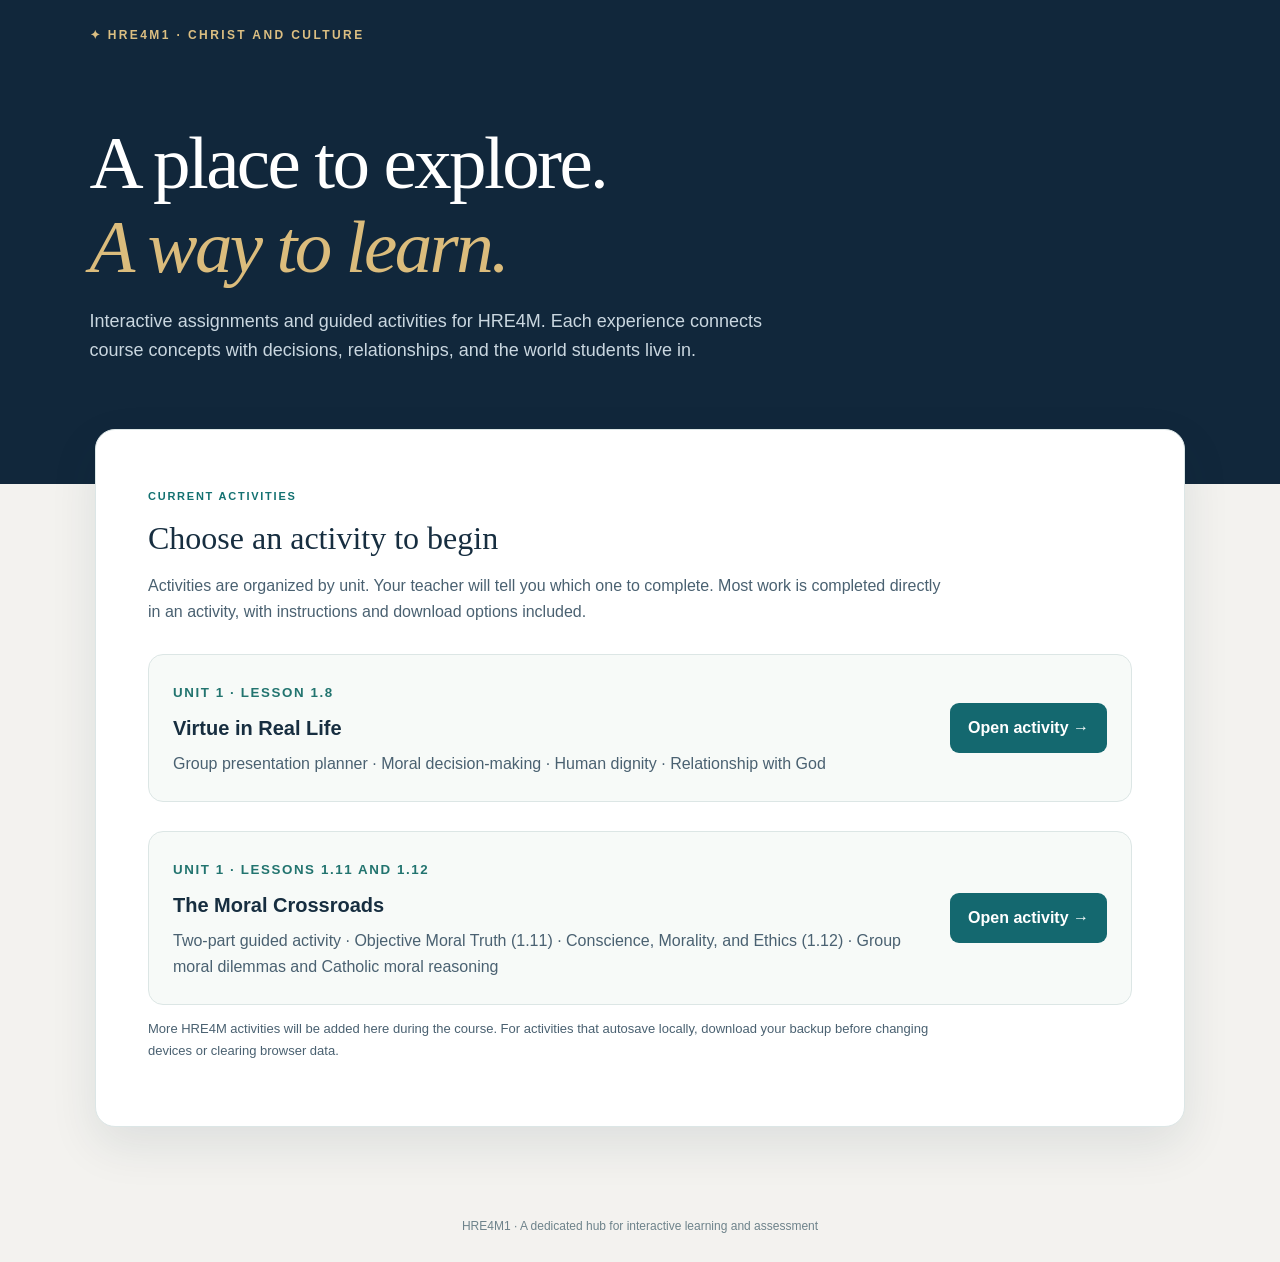
==== index.html @ a8d6f0cd "List Moral Crossroads for lessons 1.11 and 1.12 on Activity Hub" ====
<!doctype html><html lang="en-CA"><head><meta charset="utf-8"><meta name="viewport" content="width=device-width,initial-scale=1"><meta name="theme-color" content="#11273b"><title>HRE4M | Activity Hub</title><style>*{box-sizing:border-box}body{margin:0;background:#f3f2ef;color:#172e40;font:16px/1.65 Inter,Segoe UI,Arial,sans-serif}.hero{background:#11273b;color:white;padding:26px clamp(25px,7vw,110px) 100px}.brand{color:#dcbf82;font-size:12px;letter-spacing:.2em;font-weight:900}.hero h1{font:normal clamp(43px,6vw,75px)/1.12 Georgia,serif;letter-spacing:-.035em;max-width:850px;margin:75px 0 18px}.hero h1 em{color:#dbbc7c}.hero p{max-width:690px;color:#cad7e0;font-size:18px}.body{max-width:1130px;margin:-55px auto 65px;padding:0 20px}.card{background:white;border-radius:20px;box-shadow:0 18px 48px #172e4019;padding:clamp(27px,5vw,52px);border:1px solid #dce6e6}.eyebrow{font-weight:900;text-transform:uppercase;letter-spacing:.16em;font-size:11px;color:#137171}.card h2{font:normal 32px Georgia,serif;margin:11px 0}.card p{color:#4a6171;max-width:800px}.activity{border:1px solid #dce6e5;background:#f7faf8;padding:24px;display:flex;justify-content:space-between;align-items:center;border-radius:15px;gap:20px;margin-top:29px}.activity small{color:#22746f;font-weight:800;text-transform:uppercase;letter-spacing:.12em}.activity h3{font-size:20px;margin:6px 0}.activity p{margin:0}.activity a{white-space:nowrap;text-decoration:none;color:white;font-weight:800;background:#14686f;padding:12px 18px;border-radius:9px}.muted{color:#697b82;font-size:13px}.foot{text-align:center;padding:25px;color:#6e838b;font-size:12px}@media(max-width:680px){.hero{padding-bottom:75px}.hero h1{margin:45px 0 14px}.activity{display:block}.activity a{display:inline-block;margin-top:20px}}</style></head><body><header class="hero"><div class="brand">✦ HRE4M1 · CHRIST AND CULTURE</div><h1>A place to explore.<br><em>A way to learn.</em></h1><p>Interactive assignments and guided activities for HRE4M. Each experience connects course concepts with decisions, relationships, and the world students live in.</p></header><main class="body"><section class="card"><span class="eyebrow">CURRENT ACTIVITIES</span><h2>Choose an activity to begin</h2><p>Activities are organized by unit. Your teacher will tell you which one to complete. Most work is completed directly in an activity, with instructions and download options included.</p><article class="activity"><div><small>UNIT 1 · LESSON 1.8</small><h3>Virtue in Real Life</h3><p>Group presentation planner · Moral decision-making · Human dignity · Relationship with God</p></div><a href="unit-1/virtue-presentations/">Open activity →</a></article><article class="activity"><div><small>UNIT 1 · LESSONS 1.11 AND 1.12</small><h3>The Moral Crossroads</h3><p>Two-part guided activity · Objective Moral Truth (1.11) · Conscience, Morality, and Ethics (1.12) · Group moral dilemmas and Catholic moral reasoning</p></div><a href="unit-1/moral-crossroads/">Open activity →</a></article><p class="muted">More HRE4M activities will be added here during the course. For activities that autosave locally, download your backup before changing devices or clearing browser data.</p></section></main><footer class="foot">HRE4M1 · A dedicated hub for interactive learning and assessment</footer></body></html>
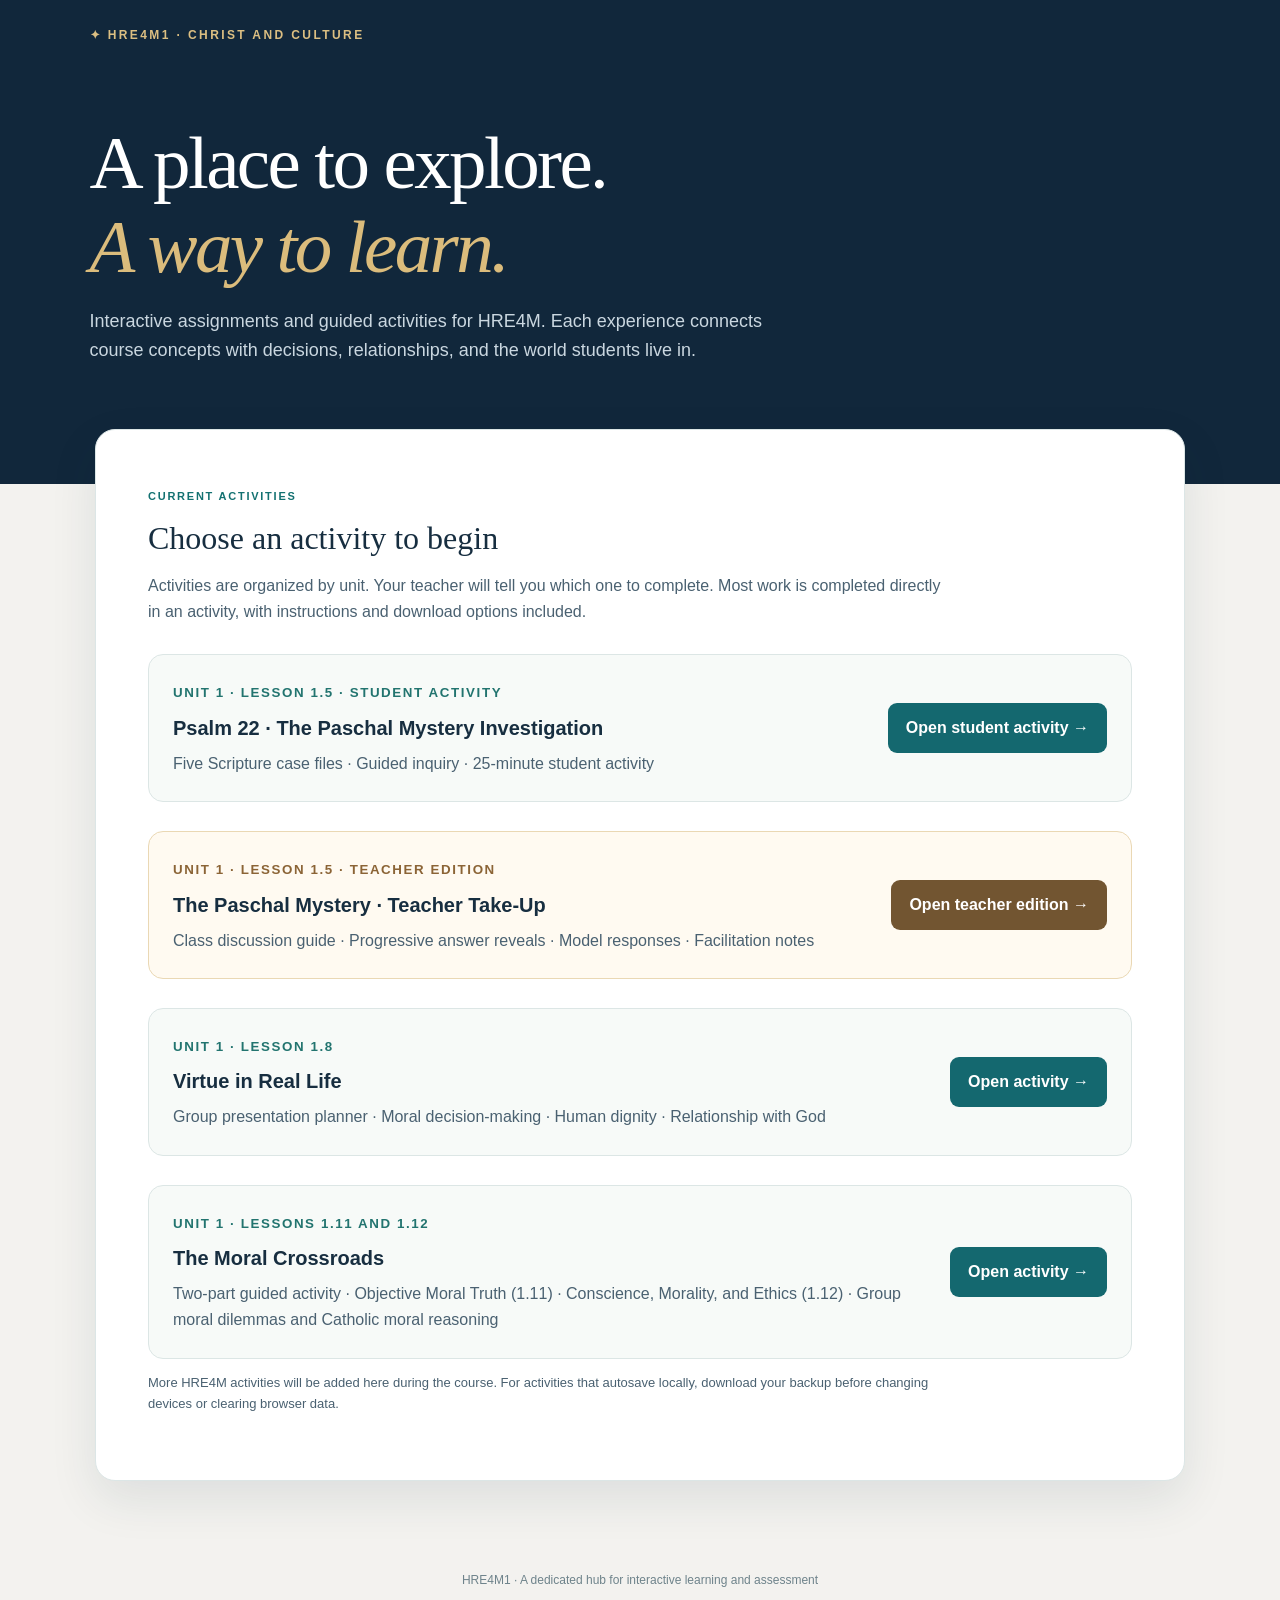
==== commit 1e90ff0c: "List Paschal Mystery student and teacher activities together" ====
--- a/index.html
+++ b/index.html
@@ -1 +1 @@
-<!doctype html><html lang="en-CA"><head><meta charset="utf-8"><meta name="viewport" content="width=device-width,initial-scale=1"><meta name="theme-color" content="#11273b"><title>HRE4M | Activity Hub</title><style>*{box-sizing:border-box}body{margin:0;background:#f3f2ef;color:#172e40;font:16px/1.65 Inter,Segoe UI,Arial,sans-serif}.hero{background:#11273b;color:white;padding:26px clamp(25px,7vw,110px) 100px}.brand{color:#dcbf82;font-size:12px;letter-spacing:.2em;font-weight:900}.hero h1{font:normal clamp(43px,6vw,75px)/1.12 Georgia,serif;letter-spacing:-.035em;max-width:850px;margin:75px 0 18px}.hero h1 em{color:#dbbc7c}.hero p{max-width:690px;color:#cad7e0;font-size:18px}.body{max-width:1130px;margin:-55px auto 65px;padding:0 20px}.card{background:white;border-radius:20px;box-shadow:0 18px 48px #172e4019;padding:clamp(27px,5vw,52px);border:1px solid #dce6e6}.eyebrow{font-weight:900;text-transform:uppercase;letter-spacing:.16em;font-size:11px;color:#137171}.card h2{font:normal 32px Georgia,serif;margin:11px 0}.card p{color:#4a6171;max-width:800px}.activity{border:1px solid #dce6e5;background:#f7faf8;padding:24px;display:flex;justify-content:space-between;align-items:center;border-radius:15px;gap:20px;margin-top:29px}.activity small{color:#22746f;font-weight:800;text-transform:uppercase;letter-spacing:.12em}.activity h3{font-size:20px;margin:6px 0}.activity p{margin:0}.activity a{white-space:nowrap;text-decoration:none;color:white;font-weight:800;background:#14686f;padding:12px 18px;border-radius:9px}.muted{color:#697b82;font-size:13px}.foot{text-align:center;padding:25px;color:#6e838b;font-size:12px}@media(max-width:680px){.hero{padding-bottom:75px}.hero h1{margin:45px 0 14px}.activity{display:block}.activity a{display:inline-block;margin-top:20px}}</style></head><body><header class="hero"><div class="brand">✦ HRE4M1 · CHRIST AND CULTURE</div><h1>A place to explore.<br><em>A way to learn.</em></h1><p>Interactive assignments and guided activities for HRE4M. Each experience connects course concepts with decisions, relationships, and the world students live in.</p></header><main class="body"><section class="card"><span class="eyebrow">CURRENT ACTIVITIES</span><h2>Choose an activity to begin</h2><p>Activities are organized by unit. Your teacher will tell you which one to complete. Most work is completed directly in an activity, with instructions and download options included.</p><article class="activity"><div><small>UNIT 1 · LESSON 1.8</small><h3>Virtue in Real Life</h3><p>Group presentation planner · Moral decision-making · Human dignity · Relationship with God</p></div><a href="unit-1/virtue-presentations/">Open activity →</a></article><article class="activity"><div><small>UNIT 1 · LESSONS 1.11 AND 1.12</small><h3>The Moral Crossroads</h3><p>Two-part guided activity · Objective Moral Truth (1.11) · Conscience, Morality, and Ethics (1.12) · Group moral dilemmas and Catholic moral reasoning</p></div><a href="unit-1/moral-crossroads/">Open activity →</a></article><p class="muted">More HRE4M activities will be added here during the course. For activities that autosave locally, download your backup before changing devices or clearing browser data.</p></section></main><footer class="foot">HRE4M1 · A dedicated hub for interactive learning and assessment</footer></body></html>+<!doctype html><html lang="en-CA"><head><meta charset="utf-8"><meta name="viewport" content="width=device-width,initial-scale=1"><meta name="theme-color" content="#11273b"><title>HRE4M | Activity Hub</title><style>*{box-sizing:border-box}body{margin:0;background:#f3f2ef;color:#172e40;font:16px/1.65 Inter,Segoe UI,Arial,sans-serif}.hero{background:#11273b;color:white;padding:26px clamp(25px,7vw,110px) 100px}.brand{color:#dcbf82;font-size:12px;letter-spacing:.2em;font-weight:900}.hero h1{font:normal clamp(43px,6vw,75px)/1.12 Georgia,serif;letter-spacing:-.035em;max-width:850px;margin:75px 0 18px}.hero h1 em{color:#dbbc7c}.hero p{max-width:690px;color:#cad7e0;font-size:18px}.body{max-width:1130px;margin:-55px auto 65px;padding:0 20px}.card{background:white;border-radius:20px;box-shadow:0 18px 48px #172e4019;padding:clamp(27px,5vw,52px);border:1px solid #dce6e6}.eyebrow{font-weight:900;text-transform:uppercase;letter-spacing:.16em;font-size:11px;color:#137171}.card h2{font:normal 32px Georgia,serif;margin:11px 0}.card p{color:#4a6171;max-width:800px}.activity{border:1px solid #dce6e5;background:#f7faf8;padding:24px;display:flex;justify-content:space-between;align-items:center;border-radius:15px;gap:20px;margin-top:29px}.activity small{color:#22746f;font-weight:800;text-transform:uppercase;letter-spacing:.12em}.activity h3{font-size:20px;margin:6px 0}.activity p{margin:0}.activity a{white-space:nowrap;text-decoration:none;color:white;font-weight:800;background:#14686f;padding:12px 18px;border-radius:9px}.muted{color:#697b82;font-size:13px}.foot{text-align:center;padding:25px;color:#6e838b;font-size:12px}@media(max-width:680px){.hero{padding-bottom:75px}.hero h1{margin:45px 0 14px}.activity{display:block}.activity a{display:inline-block;margin-top:20px}}.activity.teacher{background:#fffaf1;border-color:#ead8b4}.activity.teacher small{color:#8b6436}.activity.teacher a{background:#725531}</style></head><body><header class="hero"><div class="brand">✦ HRE4M1 · CHRIST AND CULTURE</div><h1>A place to explore.<br><em>A way to learn.</em></h1><p>Interactive assignments and guided activities for HRE4M. Each experience connects course concepts with decisions, relationships, and the world students live in.</p></header><main class="body"><section class="card"><span class="eyebrow">CURRENT ACTIVITIES</span><h2>Choose an activity to begin</h2><p>Activities are organized by unit. Your teacher will tell you which one to complete. Most work is completed directly in an activity, with instructions and download options included.</p><article class="activity"><div><small>UNIT 1 · LESSON 1.5 · STUDENT ACTIVITY</small><h3>Psalm 22 · The Paschal Mystery Investigation</h3><p>Five Scripture case files · Guided inquiry · 25-minute student activity</p></div><a href="https://fslb10.github.io/Interactive-Lessons/paschal-mystery/">Open student activity →</a></article><article class="activity teacher"><div><small>UNIT 1 · LESSON 1.5 · TEACHER EDITION</small><h3>The Paschal Mystery · Teacher Take-Up</h3><p>Class discussion guide · Progressive answer reveals · Model responses · Facilitation notes</p></div><a href="unit-1/paschal-mystery-teacher/">Open teacher edition →</a></article><article class="activity"><div><small>UNIT 1 · LESSON 1.8</small><h3>Virtue in Real Life</h3><p>Group presentation planner · Moral decision-making · Human dignity · Relationship with God</p></div><a href="unit-1/virtue-presentations/">Open activity →</a></article><article class="activity"><div><small>UNIT 1 · LESSONS 1.11 AND 1.12</small><h3>The Moral Crossroads</h3><p>Two-part guided activity · Objective Moral Truth (1.11) · Conscience, Morality, and Ethics (1.12) · Group moral dilemmas and Catholic moral reasoning</p></div><a href="unit-1/moral-crossroads/">Open activity →</a></article><p class="muted">More HRE4M activities will be added here during the course. For activities that autosave locally, download your backup before changing devices or clearing browser data.</p></section></main><footer class="foot">HRE4M1 · A dedicated hub for interactive learning and assessment</footer></body></html>
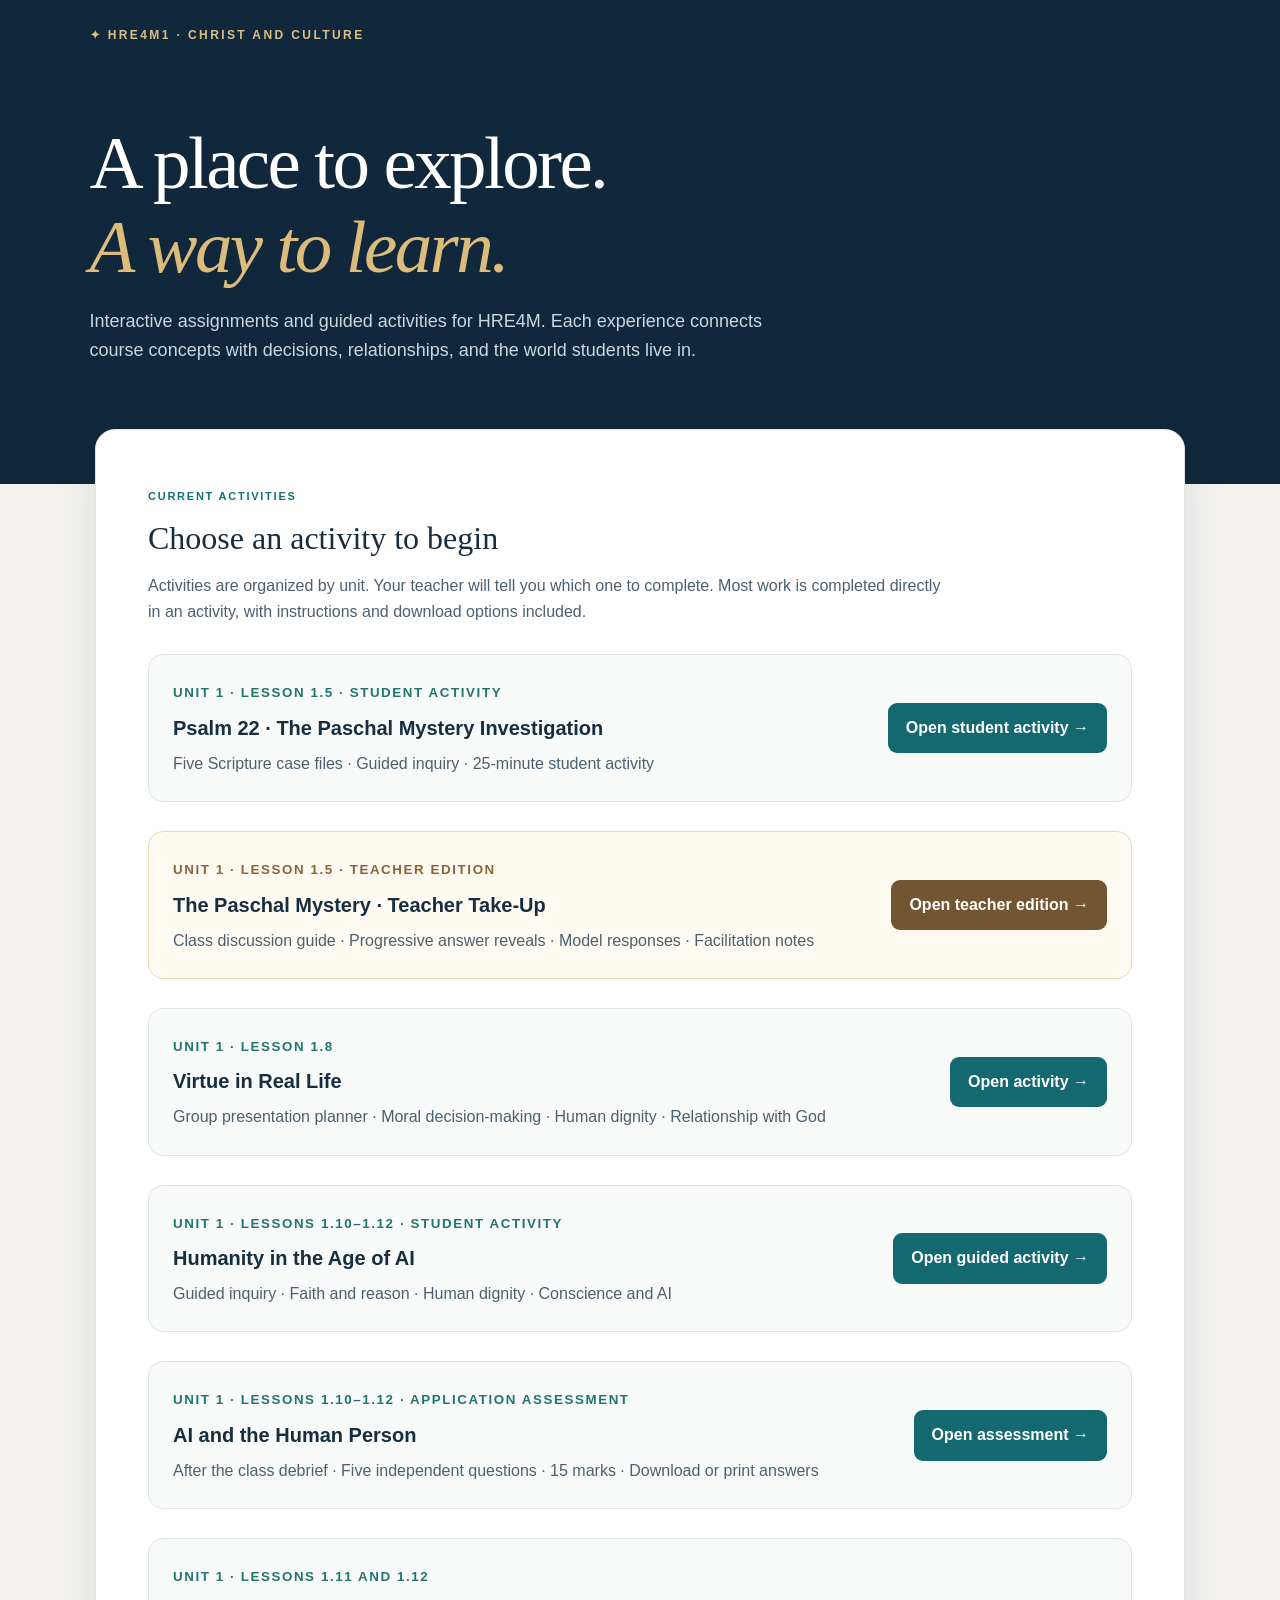
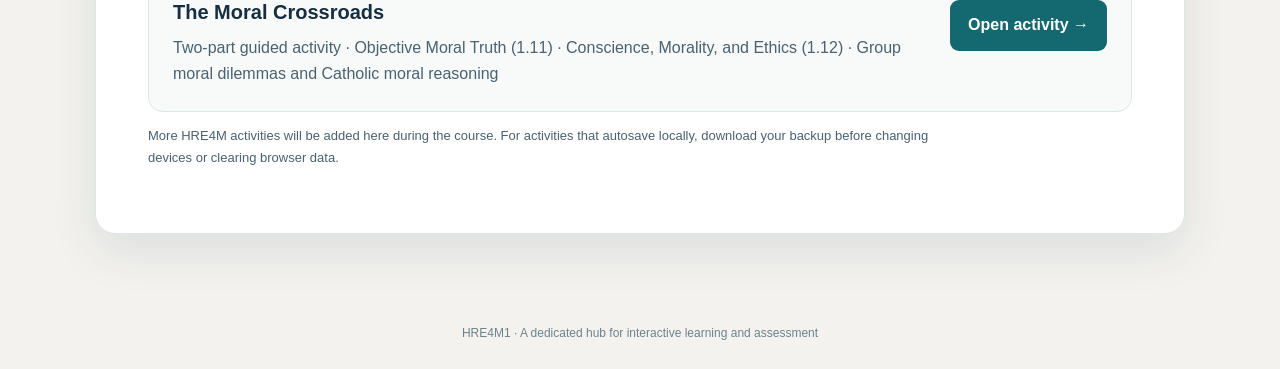
==== commit 21bd7444: "Link AI and Humanity activity and assessment in hub" ====
--- a/index.html
+++ b/index.html
@@ -1 +1 @@
-<!doctype html><html lang="en-CA"><head><meta charset="utf-8"><meta name="viewport" content="width=device-width,initial-scale=1"><meta name="theme-color" content="#11273b"><title>HRE4M | Activity Hub</title><style>*{box-sizing:border-box}body{margin:0;background:#f3f2ef;color:#172e40;font:16px/1.65 Inter,Segoe UI,Arial,sans-serif}.hero{background:#11273b;color:white;padding:26px clamp(25px,7vw,110px) 100px}.brand{color:#dcbf82;font-size:12px;letter-spacing:.2em;font-weight:900}.hero h1{font:normal clamp(43px,6vw,75px)/1.12 Georgia,serif;letter-spacing:-.035em;max-width:850px;margin:75px 0 18px}.hero h1 em{color:#dbbc7c}.hero p{max-width:690px;color:#cad7e0;font-size:18px}.body{max-width:1130px;margin:-55px auto 65px;padding:0 20px}.card{background:white;border-radius:20px;box-shadow:0 18px 48px #172e4019;padding:clamp(27px,5vw,52px);border:1px solid #dce6e6}.eyebrow{font-weight:900;text-transform:uppercase;letter-spacing:.16em;font-size:11px;color:#137171}.card h2{font:normal 32px Georgia,serif;margin:11px 0}.card p{color:#4a6171;max-width:800px}.activity{border:1px solid #dce6e5;background:#f7faf8;padding:24px;display:flex;justify-content:space-between;align-items:center;border-radius:15px;gap:20px;margin-top:29px}.activity small{color:#22746f;font-weight:800;text-transform:uppercase;letter-spacing:.12em}.activity h3{font-size:20px;margin:6px 0}.activity p{margin:0}.activity a{white-space:nowrap;text-decoration:none;color:white;font-weight:800;background:#14686f;padding:12px 18px;border-radius:9px}.muted{color:#697b82;font-size:13px}.foot{text-align:center;padding:25px;color:#6e838b;font-size:12px}@media(max-width:680px){.hero{padding-bottom:75px}.hero h1{margin:45px 0 14px}.activity{display:block}.activity a{display:inline-block;margin-top:20px}}.activity.teacher{background:#fffaf1;border-color:#ead8b4}.activity.teacher small{color:#8b6436}.activity.teacher a{background:#725531}</style></head><body><header class="hero"><div class="brand">✦ HRE4M1 · CHRIST AND CULTURE</div><h1>A place to explore.<br><em>A way to learn.</em></h1><p>Interactive assignments and guided activities for HRE4M. Each experience connects course concepts with decisions, relationships, and the world students live in.</p></header><main class="body"><section class="card"><span class="eyebrow">CURRENT ACTIVITIES</span><h2>Choose an activity to begin</h2><p>Activities are organized by unit. Your teacher will tell you which one to complete. Most work is completed directly in an activity, with instructions and download options included.</p><article class="activity"><div><small>UNIT 1 · LESSON 1.5 · STUDENT ACTIVITY</small><h3>Psalm 22 · The Paschal Mystery Investigation</h3><p>Five Scripture case files · Guided inquiry · 25-minute student activity</p></div><a href="https://fslb10.github.io/Interactive-Lessons/paschal-mystery/">Open student activity →</a></article><article class="activity teacher"><div><small>UNIT 1 · LESSON 1.5 · TEACHER EDITION</small><h3>The Paschal Mystery · Teacher Take-Up</h3><p>Class discussion guide · Progressive answer reveals · Model responses · Facilitation notes</p></div><a href="unit-1/paschal-mystery-teacher/">Open teacher edition →</a></article><article class="activity"><div><small>UNIT 1 · LESSON 1.8</small><h3>Virtue in Real Life</h3><p>Group presentation planner · Moral decision-making · Human dignity · Relationship with God</p></div><a href="unit-1/virtue-presentations/">Open activity →</a></article><article class="activity"><div><small>UNIT 1 · LESSONS 1.11 AND 1.12</small><h3>The Moral Crossroads</h3><p>Two-part guided activity · Objective Moral Truth (1.11) · Conscience, Morality, and Ethics (1.12) · Group moral dilemmas and Catholic moral reasoning</p></div><a href="unit-1/moral-crossroads/">Open activity →</a></article><p class="muted">More HRE4M activities will be added here during the course. For activities that autosave locally, download your backup before changing devices or clearing browser data.</p></section></main><footer class="foot">HRE4M1 · A dedicated hub for interactive learning and assessment</footer></body></html>+<!doctype html><html lang="en-CA"><head><meta charset="utf-8"><meta name="viewport" content="width=device-width,initial-scale=1"><meta name="theme-color" content="#11273b"><title>HRE4M | Activity Hub</title><style>*{box-sizing:border-box}body{margin:0;background:#f3f2ef;color:#172e40;font:16px/1.65 Inter,Segoe UI,Arial,sans-serif}.hero{background:#11273b;color:white;padding:26px clamp(25px,7vw,110px) 100px}.brand{color:#dcbf82;font-size:12px;letter-spacing:.2em;font-weight:900}.hero h1{font:normal clamp(43px,6vw,75px)/1.12 Georgia,serif;letter-spacing:-.035em;max-width:850px;margin:75px 0 18px}.hero h1 em{color:#dbbc7c}.hero p{max-width:690px;color:#cad7e0;font-size:18px}.body{max-width:1130px;margin:-55px auto 65px;padding:0 20px}.card{background:white;border-radius:20px;box-shadow:0 18px 48px #172e4019;padding:clamp(27px,5vw,52px);border:1px solid #dce6e6}.eyebrow{font-weight:900;text-transform:uppercase;letter-spacing:.16em;font-size:11px;color:#137171}.card h2{font:normal 32px Georgia,serif;margin:11px 0}.card p{color:#4a6171;max-width:800px}.activity{border:1px solid #dce6e5;background:#f7faf8;padding:24px;display:flex;justify-content:space-between;align-items:center;border-radius:15px;gap:20px;margin-top:29px}.activity small{color:#22746f;font-weight:800;text-transform:uppercase;letter-spacing:.12em}.activity h3{font-size:20px;margin:6px 0}.activity p{margin:0}.activity a{white-space:nowrap;text-decoration:none;color:white;font-weight:800;background:#14686f;padding:12px 18px;border-radius:9px}.muted{color:#697b82;font-size:13px}.foot{text-align:center;padding:25px;color:#6e838b;font-size:12px}@media(max-width:680px){.hero{padding-bottom:75px}.hero h1{margin:45px 0 14px}.activity{display:block}.activity a{display:inline-block;margin-top:20px}}.activity.teacher{background:#fffaf1;border-color:#ead8b4}.activity.teacher small{color:#8b6436}.activity.teacher a{background:#725531}</style></head><body><header class="hero"><div class="brand">✦ HRE4M1 · CHRIST AND CULTURE</div><h1>A place to explore.<br><em>A way to learn.</em></h1><p>Interactive assignments and guided activities for HRE4M. Each experience connects course concepts with decisions, relationships, and the world students live in.</p></header><main class="body"><section class="card"><span class="eyebrow">CURRENT ACTIVITIES</span><h2>Choose an activity to begin</h2><p>Activities are organized by unit. Your teacher will tell you which one to complete. Most work is completed directly in an activity, with instructions and download options included.</p><article class="activity"><div><small>UNIT 1 · LESSON 1.5 · STUDENT ACTIVITY</small><h3>Psalm 22 · The Paschal Mystery Investigation</h3><p>Five Scripture case files · Guided inquiry · 25-minute student activity</p></div><a href="https://fslb10.github.io/Interactive-Lessons/paschal-mystery/">Open student activity →</a></article><article class="activity teacher"><div><small>UNIT 1 · LESSON 1.5 · TEACHER EDITION</small><h3>The Paschal Mystery · Teacher Take-Up</h3><p>Class discussion guide · Progressive answer reveals · Model responses · Facilitation notes</p></div><a href="unit-1/paschal-mystery-teacher/">Open teacher edition →</a></article><article class="activity"><div><small>UNIT 1 · LESSON 1.8</small><h3>Virtue in Real Life</h3><p>Group presentation planner · Moral decision-making · Human dignity · Relationship with God</p></div><a href="unit-1/virtue-presentations/">Open activity →</a></article><article class="activity"><div><small>UNIT 1 · LESSONS 1.10–1.12 · STUDENT ACTIVITY</small><h3>Humanity in the Age of AI</h3><p>Guided inquiry · Faith and reason · Human dignity · Conscience and AI</p></div><a href="unit-1/ai-and-humanity/">Open guided activity →</a></article><article class="activity"><div><small>UNIT 1 · LESSONS 1.10–1.12 · APPLICATION ASSESSMENT</small><h3>AI and the Human Person</h3><p>After the class debrief · Five independent questions · 15 marks · Download or print answers</p></div><a href="unit-1/ai-and-humanity/assessment.html">Open assessment →</a></article><article class="activity"><div><small>UNIT 1 · LESSONS 1.11 AND 1.12</small><h3>The Moral Crossroads</h3><p>Two-part guided activity · Objective Moral Truth (1.11) · Conscience, Morality, and Ethics (1.12) · Group moral dilemmas and Catholic moral reasoning</p></div><a href="unit-1/moral-crossroads/">Open activity →</a></article><p class="muted">More HRE4M activities will be added here during the course. For activities that autosave locally, download your backup before changing devices or clearing browser data.</p></section></main><footer class="foot">HRE4M1 · A dedicated hub for interactive learning and assessment</footer></body></html>
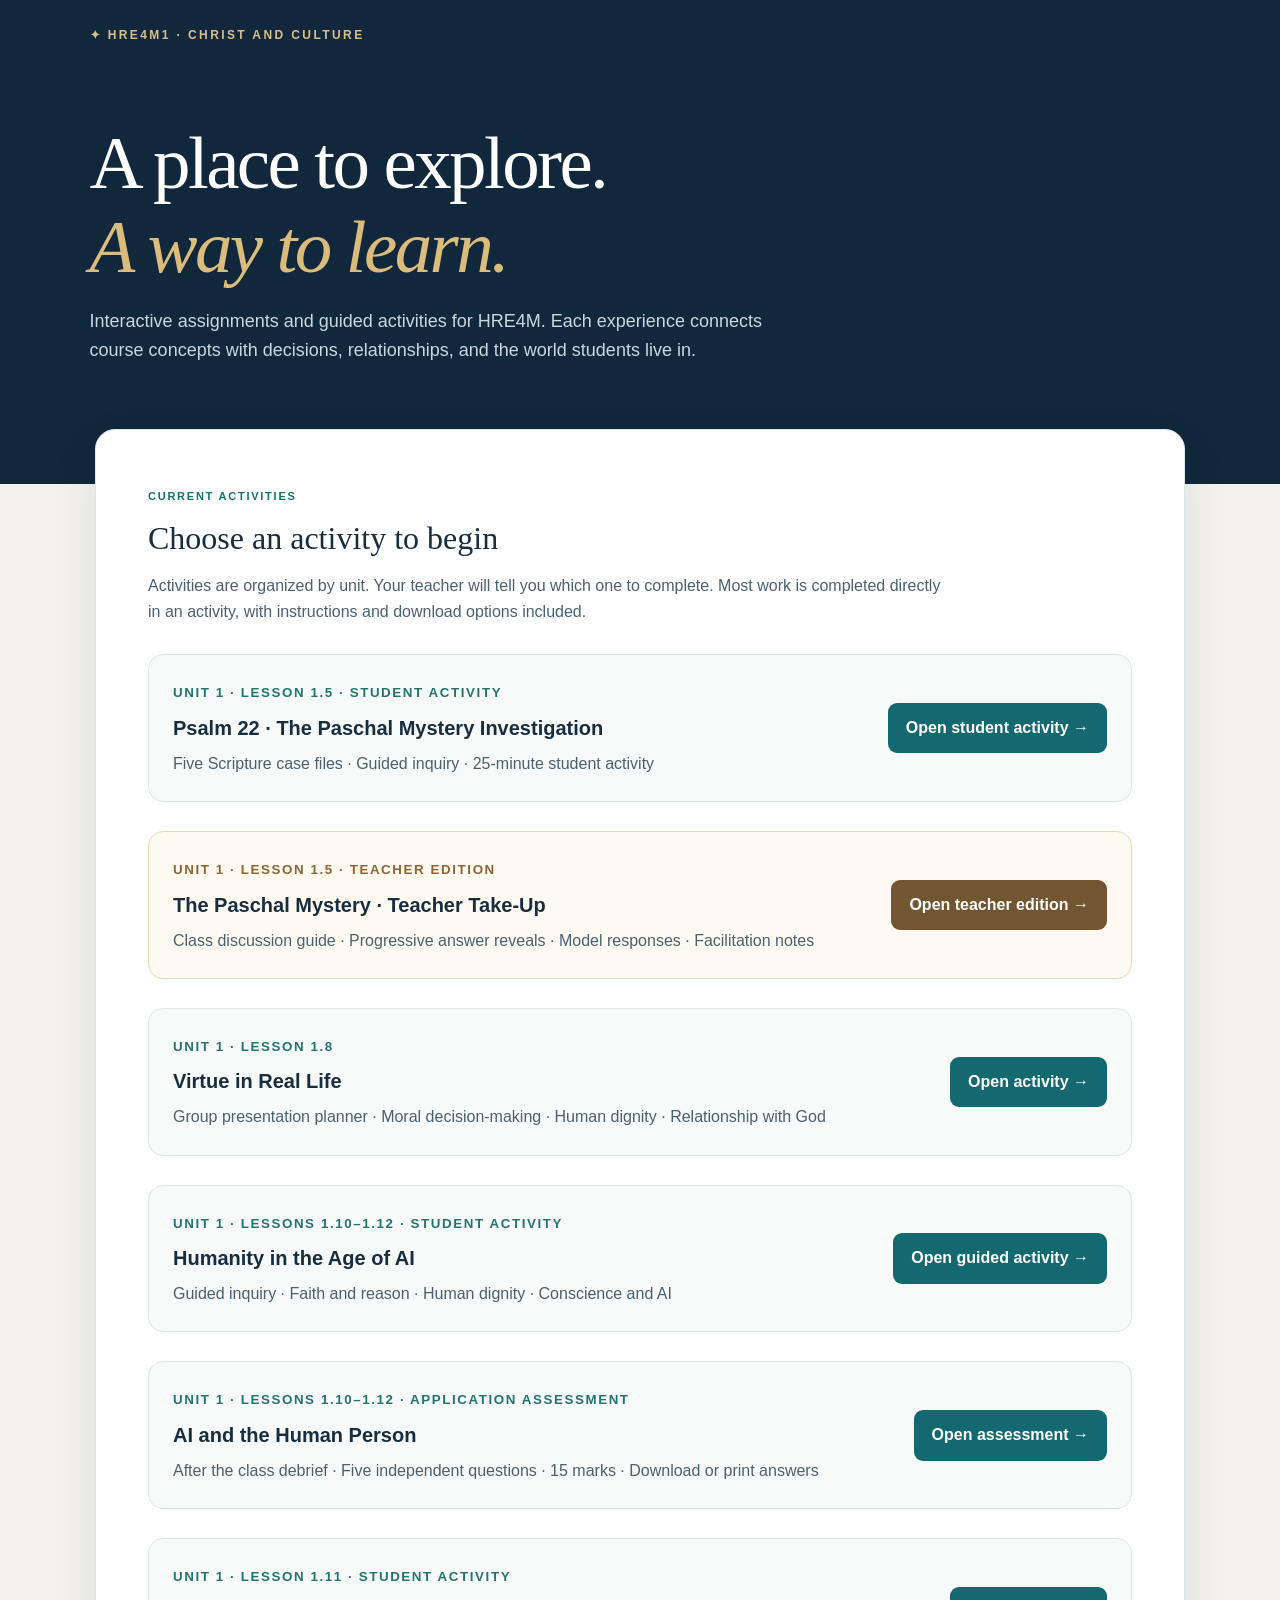
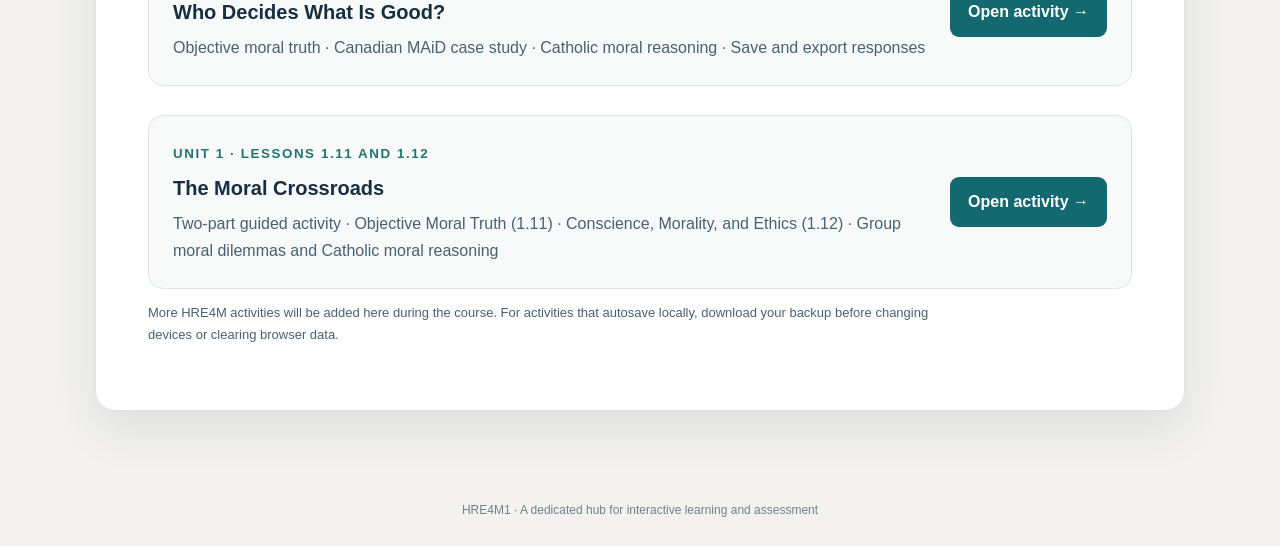
==== commit 24dbd654: "Link Unit 1.11 Objective Moral Truth activity in hub" ====
--- a/index.html
+++ b/index.html
@@ -1 +1 @@
-<!doctype html><html lang="en-CA"><head><meta charset="utf-8"><meta name="viewport" content="width=device-width,initial-scale=1"><meta name="theme-color" content="#11273b"><title>HRE4M | Activity Hub</title><style>*{box-sizing:border-box}body{margin:0;background:#f3f2ef;color:#172e40;font:16px/1.65 Inter,Segoe UI,Arial,sans-serif}.hero{background:#11273b;color:white;padding:26px clamp(25px,7vw,110px) 100px}.brand{color:#dcbf82;font-size:12px;letter-spacing:.2em;font-weight:900}.hero h1{font:normal clamp(43px,6vw,75px)/1.12 Georgia,serif;letter-spacing:-.035em;max-width:850px;margin:75px 0 18px}.hero h1 em{color:#dbbc7c}.hero p{max-width:690px;color:#cad7e0;font-size:18px}.body{max-width:1130px;margin:-55px auto 65px;padding:0 20px}.card{background:white;border-radius:20px;box-shadow:0 18px 48px #172e4019;padding:clamp(27px,5vw,52px);border:1px solid #dce6e6}.eyebrow{font-weight:900;text-transform:uppercase;letter-spacing:.16em;font-size:11px;color:#137171}.card h2{font:normal 32px Georgia,serif;margin:11px 0}.card p{color:#4a6171;max-width:800px}.activity{border:1px solid #dce6e5;background:#f7faf8;padding:24px;display:flex;justify-content:space-between;align-items:center;border-radius:15px;gap:20px;margin-top:29px}.activity small{color:#22746f;font-weight:800;text-transform:uppercase;letter-spacing:.12em}.activity h3{font-size:20px;margin:6px 0}.activity p{margin:0}.activity a{white-space:nowrap;text-decoration:none;color:white;font-weight:800;background:#14686f;padding:12px 18px;border-radius:9px}.muted{color:#697b82;font-size:13px}.foot{text-align:center;padding:25px;color:#6e838b;font-size:12px}@media(max-width:680px){.hero{padding-bottom:75px}.hero h1{margin:45px 0 14px}.activity{display:block}.activity a{display:inline-block;margin-top:20px}}.activity.teacher{background:#fffaf1;border-color:#ead8b4}.activity.teacher small{color:#8b6436}.activity.teacher a{background:#725531}</style></head><body><header class="hero"><div class="brand">✦ HRE4M1 · CHRIST AND CULTURE</div><h1>A place to explore.<br><em>A way to learn.</em></h1><p>Interactive assignments and guided activities for HRE4M. Each experience connects course concepts with decisions, relationships, and the world students live in.</p></header><main class="body"><section class="card"><span class="eyebrow">CURRENT ACTIVITIES</span><h2>Choose an activity to begin</h2><p>Activities are organized by unit. Your teacher will tell you which one to complete. Most work is completed directly in an activity, with instructions and download options included.</p><article class="activity"><div><small>UNIT 1 · LESSON 1.5 · STUDENT ACTIVITY</small><h3>Psalm 22 · The Paschal Mystery Investigation</h3><p>Five Scripture case files · Guided inquiry · 25-minute student activity</p></div><a href="https://fslb10.github.io/Interactive-Lessons/paschal-mystery/">Open student activity →</a></article><article class="activity teacher"><div><small>UNIT 1 · LESSON 1.5 · TEACHER EDITION</small><h3>The Paschal Mystery · Teacher Take-Up</h3><p>Class discussion guide · Progressive answer reveals · Model responses · Facilitation notes</p></div><a href="unit-1/paschal-mystery-teacher/">Open teacher edition →</a></article><article class="activity"><div><small>UNIT 1 · LESSON 1.8</small><h3>Virtue in Real Life</h3><p>Group presentation planner · Moral decision-making · Human dignity · Relationship with God</p></div><a href="unit-1/virtue-presentations/">Open activity →</a></article><article class="activity"><div><small>UNIT 1 · LESSONS 1.10–1.12 · STUDENT ACTIVITY</small><h3>Humanity in the Age of AI</h3><p>Guided inquiry · Faith and reason · Human dignity · Conscience and AI</p></div><a href="unit-1/ai-and-humanity/">Open guided activity →</a></article><article class="activity"><div><small>UNIT 1 · LESSONS 1.10–1.12 · APPLICATION ASSESSMENT</small><h3>AI and the Human Person</h3><p>After the class debrief · Five independent questions · 15 marks · Download or print answers</p></div><a href="unit-1/ai-and-humanity/assessment.html">Open assessment →</a></article><article class="activity"><div><small>UNIT 1 · LESSONS 1.11 AND 1.12</small><h3>The Moral Crossroads</h3><p>Two-part guided activity · Objective Moral Truth (1.11) · Conscience, Morality, and Ethics (1.12) · Group moral dilemmas and Catholic moral reasoning</p></div><a href="unit-1/moral-crossroads/">Open activity →</a></article><p class="muted">More HRE4M activities will be added here during the course. For activities that autosave locally, download your backup before changing devices or clearing browser data.</p></section></main><footer class="foot">HRE4M1 · A dedicated hub for interactive learning and assessment</footer></body></html>+<!doctype html><html lang="en-CA"><head><meta charset="utf-8"><meta name="viewport" content="width=device-width,initial-scale=1"><meta name="theme-color" content="#11273b"><title>HRE4M | Activity Hub</title><style>*{box-sizing:border-box}body{margin:0;background:#f3f2ef;color:#172e40;font:16px/1.65 Inter,Segoe UI,Arial,sans-serif}.hero{background:#11273b;color:white;padding:26px clamp(25px,7vw,110px) 100px}.brand{color:#dcbf82;font-size:12px;letter-spacing:.2em;font-weight:900}.hero h1{font:normal clamp(43px,6vw,75px)/1.12 Georgia,serif;letter-spacing:-.035em;max-width:850px;margin:75px 0 18px}.hero h1 em{color:#dbbc7c}.hero p{max-width:690px;color:#cad7e0;font-size:18px}.body{max-width:1130px;margin:-55px auto 65px;padding:0 20px}.card{background:white;border-radius:20px;box-shadow:0 18px 48px #172e4019;padding:clamp(27px,5vw,52px);border:1px solid #dce6e6}.eyebrow{font-weight:900;text-transform:uppercase;letter-spacing:.16em;font-size:11px;color:#137171}.card h2{font:normal 32px Georgia,serif;margin:11px 0}.card p{color:#4a6171;max-width:800px}.activity{border:1px solid #dce6e5;background:#f7faf8;padding:24px;display:flex;justify-content:space-between;align-items:center;border-radius:15px;gap:20px;margin-top:29px}.activity small{color:#22746f;font-weight:800;text-transform:uppercase;letter-spacing:.12em}.activity h3{font-size:20px;margin:6px 0}.activity p{margin:0}.activity a{white-space:nowrap;text-decoration:none;color:white;font-weight:800;background:#14686f;padding:12px 18px;border-radius:9px}.muted{color:#697b82;font-size:13px}.foot{text-align:center;padding:25px;color:#6e838b;font-size:12px}@media(max-width:680px){.hero{padding-bottom:75px}.hero h1{margin:45px 0 14px}.activity{display:block}.activity a{display:inline-block;margin-top:20px}}.activity.teacher{background:#fffaf1;border-color:#ead8b4}.activity.teacher small{color:#8b6436}.activity.teacher a{background:#725531}</style></head><body><header class="hero"><div class="brand">✦ HRE4M1 · CHRIST AND CULTURE</div><h1>A place to explore.<br><em>A way to learn.</em></h1><p>Interactive assignments and guided activities for HRE4M. Each experience connects course concepts with decisions, relationships, and the world students live in.</p></header><main class="body"><section class="card"><span class="eyebrow">CURRENT ACTIVITIES</span><h2>Choose an activity to begin</h2><p>Activities are organized by unit. Your teacher will tell you which one to complete. Most work is completed directly in an activity, with instructions and download options included.</p><article class="activity"><div><small>UNIT 1 · LESSON 1.5 · STUDENT ACTIVITY</small><h3>Psalm 22 · The Paschal Mystery Investigation</h3><p>Five Scripture case files · Guided inquiry · 25-minute student activity</p></div><a href="https://fslb10.github.io/Interactive-Lessons/paschal-mystery/">Open student activity →</a></article><article class="activity teacher"><div><small>UNIT 1 · LESSON 1.5 · TEACHER EDITION</small><h3>The Paschal Mystery · Teacher Take-Up</h3><p>Class discussion guide · Progressive answer reveals · Model responses · Facilitation notes</p></div><a href="unit-1/paschal-mystery-teacher/">Open teacher edition →</a></article><article class="activity"><div><small>UNIT 1 · LESSON 1.8</small><h3>Virtue in Real Life</h3><p>Group presentation planner · Moral decision-making · Human dignity · Relationship with God</p></div><a href="unit-1/virtue-presentations/">Open activity →</a></article><article class="activity"><div><small>UNIT 1 · LESSONS 1.10–1.12 · STUDENT ACTIVITY</small><h3>Humanity in the Age of AI</h3><p>Guided inquiry · Faith and reason · Human dignity · Conscience and AI</p></div><a href="unit-1/ai-and-humanity/">Open guided activity →</a></article><article class="activity"><div><small>UNIT 1 · LESSONS 1.10–1.12 · APPLICATION ASSESSMENT</small><h3>AI and the Human Person</h3><p>After the class debrief · Five independent questions · 15 marks · Download or print answers</p></div><a href="unit-1/ai-and-humanity/assessment.html">Open assessment →</a></article><article class="activity"><div><small>UNIT 1 · LESSON 1.11 · STUDENT ACTIVITY</small><h3>Who Decides What Is Good?</h3><p>Objective moral truth · Canadian MAiD case study · Catholic moral reasoning · Save and export responses</p></div><a href="unit-1/objective-moral-truth/">Open activity →</a></article><article class="activity"><div><small>UNIT 1 · LESSONS 1.11 AND 1.12</small><h3>The Moral Crossroads</h3><p>Two-part guided activity · Objective Moral Truth (1.11) · Conscience, Morality, and Ethics (1.12) · Group moral dilemmas and Catholic moral reasoning</p></div><a href="unit-1/moral-crossroads/">Open activity →</a></article><p class="muted">More HRE4M activities will be added here during the course. For activities that autosave locally, download your backup before changing devices or clearing browser data.</p></section></main><footer class="foot">HRE4M1 · A dedicated hub for interactive learning and assessment</footer></body></html>
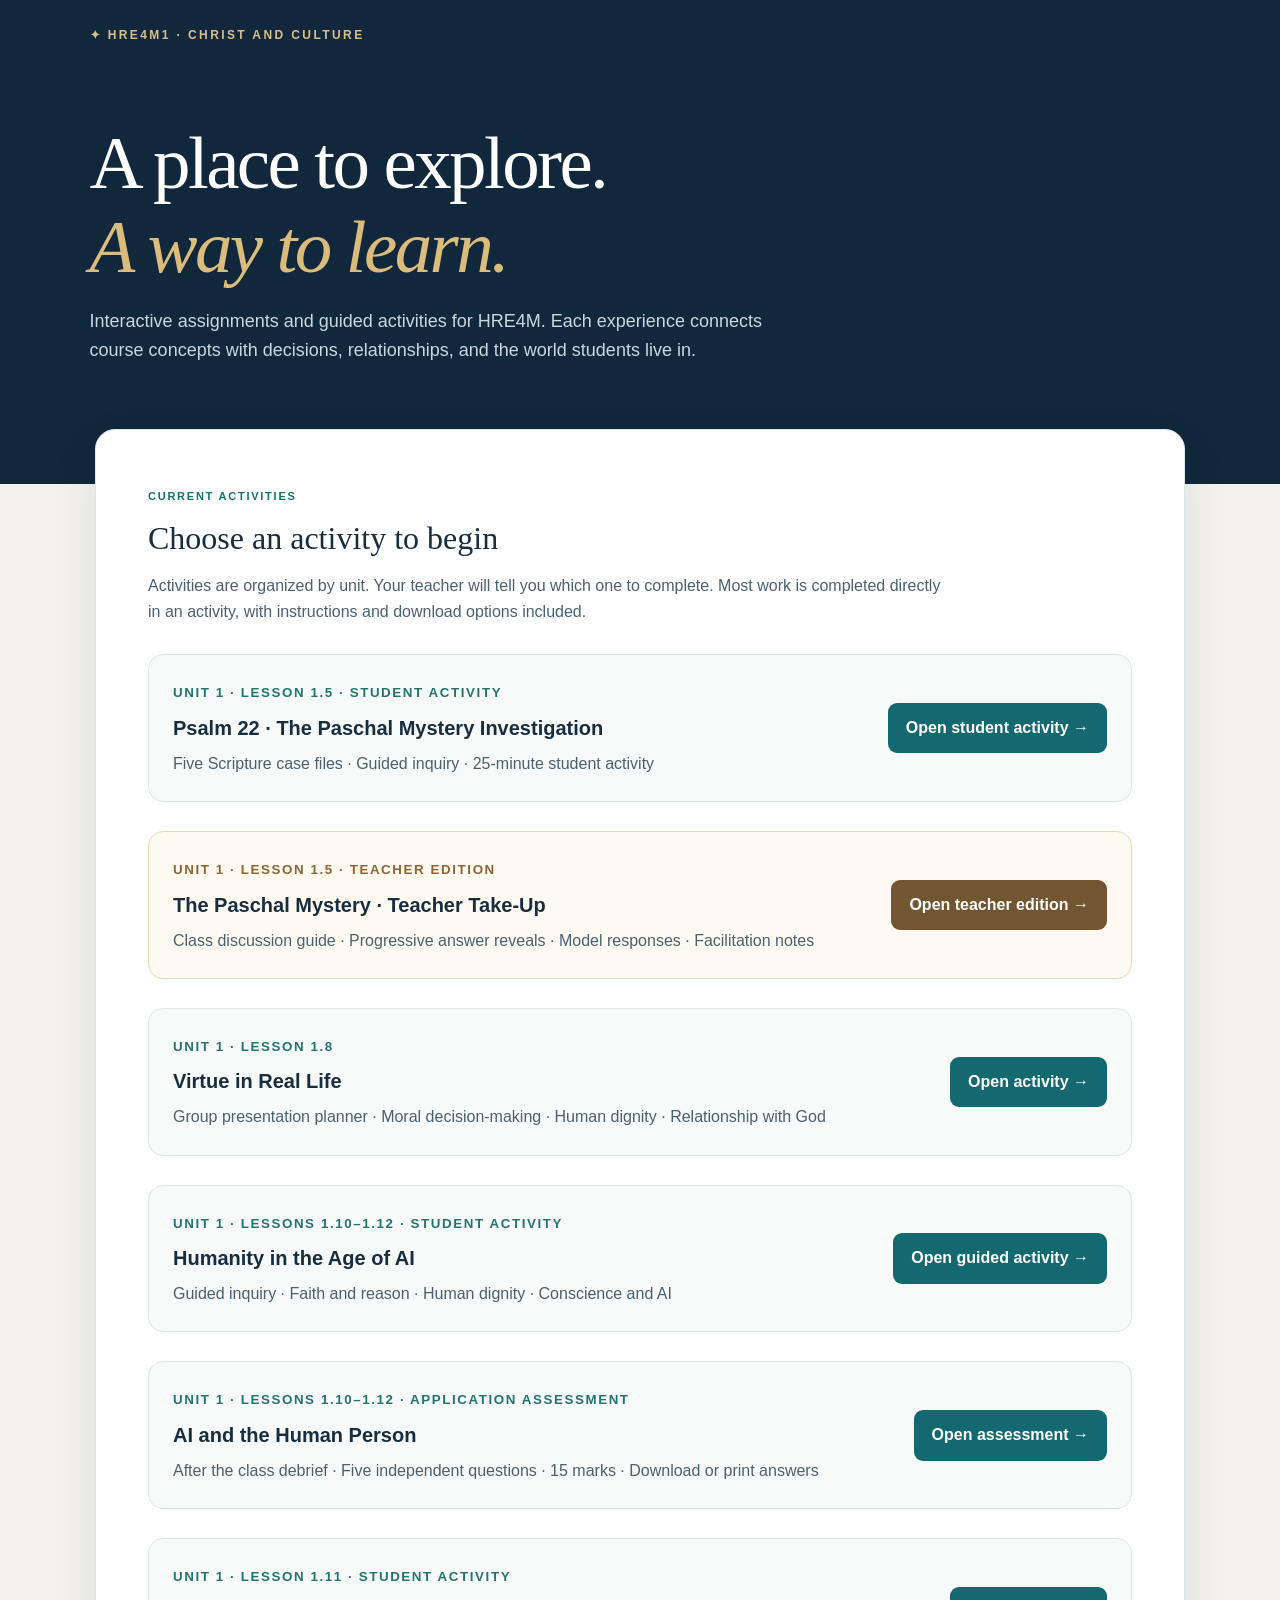
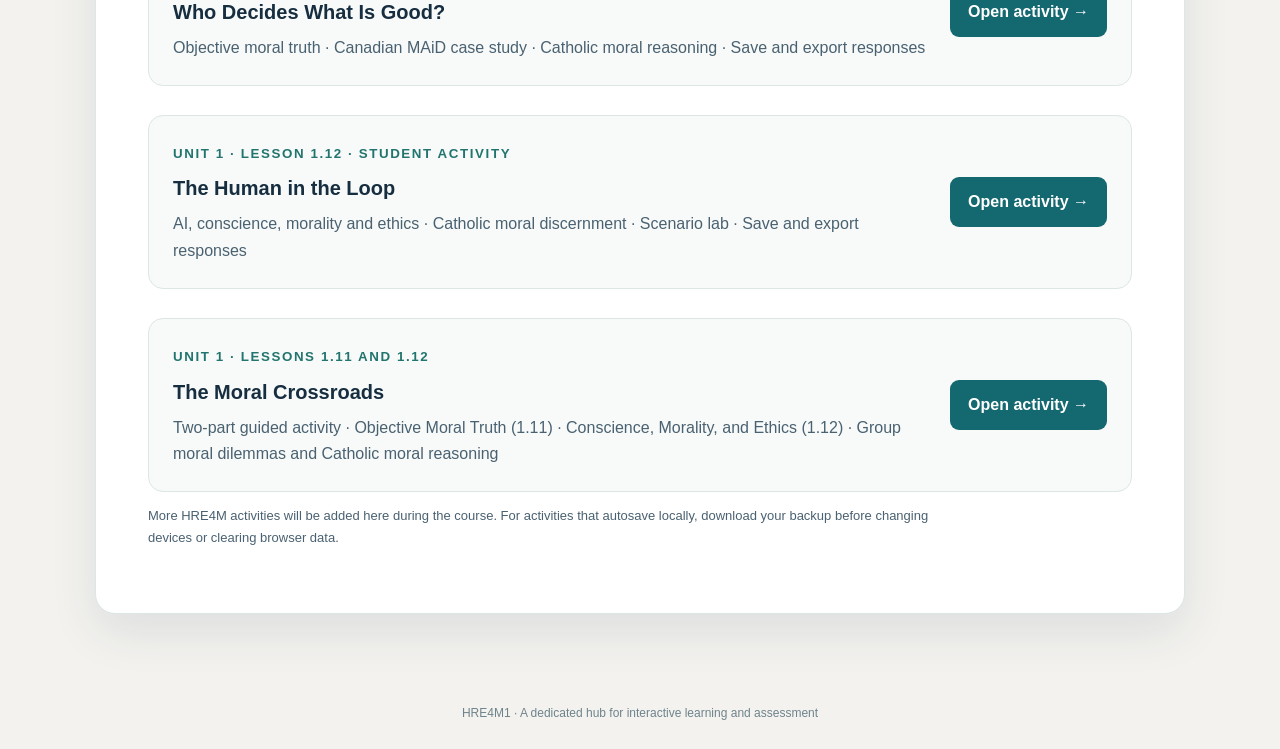
==== commit 156a4278: "Link Unit 1.12 AI conscience and ethics lab in hub" ====
--- a/index.html
+++ b/index.html
@@ -1 +1 @@
-<!doctype html><html lang="en-CA"><head><meta charset="utf-8"><meta name="viewport" content="width=device-width,initial-scale=1"><meta name="theme-color" content="#11273b"><title>HRE4M | Activity Hub</title><style>*{box-sizing:border-box}body{margin:0;background:#f3f2ef;color:#172e40;font:16px/1.65 Inter,Segoe UI,Arial,sans-serif}.hero{background:#11273b;color:white;padding:26px clamp(25px,7vw,110px) 100px}.brand{color:#dcbf82;font-size:12px;letter-spacing:.2em;font-weight:900}.hero h1{font:normal clamp(43px,6vw,75px)/1.12 Georgia,serif;letter-spacing:-.035em;max-width:850px;margin:75px 0 18px}.hero h1 em{color:#dbbc7c}.hero p{max-width:690px;color:#cad7e0;font-size:18px}.body{max-width:1130px;margin:-55px auto 65px;padding:0 20px}.card{background:white;border-radius:20px;box-shadow:0 18px 48px #172e4019;padding:clamp(27px,5vw,52px);border:1px solid #dce6e6}.eyebrow{font-weight:900;text-transform:uppercase;letter-spacing:.16em;font-size:11px;color:#137171}.card h2{font:normal 32px Georgia,serif;margin:11px 0}.card p{color:#4a6171;max-width:800px}.activity{border:1px solid #dce6e5;background:#f7faf8;padding:24px;display:flex;justify-content:space-between;align-items:center;border-radius:15px;gap:20px;margin-top:29px}.activity small{color:#22746f;font-weight:800;text-transform:uppercase;letter-spacing:.12em}.activity h3{font-size:20px;margin:6px 0}.activity p{margin:0}.activity a{white-space:nowrap;text-decoration:none;color:white;font-weight:800;background:#14686f;padding:12px 18px;border-radius:9px}.muted{color:#697b82;font-size:13px}.foot{text-align:center;padding:25px;color:#6e838b;font-size:12px}@media(max-width:680px){.hero{padding-bottom:75px}.hero h1{margin:45px 0 14px}.activity{display:block}.activity a{display:inline-block;margin-top:20px}}.activity.teacher{background:#fffaf1;border-color:#ead8b4}.activity.teacher small{color:#8b6436}.activity.teacher a{background:#725531}</style></head><body><header class="hero"><div class="brand">✦ HRE4M1 · CHRIST AND CULTURE</div><h1>A place to explore.<br><em>A way to learn.</em></h1><p>Interactive assignments and guided activities for HRE4M. Each experience connects course concepts with decisions, relationships, and the world students live in.</p></header><main class="body"><section class="card"><span class="eyebrow">CURRENT ACTIVITIES</span><h2>Choose an activity to begin</h2><p>Activities are organized by unit. Your teacher will tell you which one to complete. Most work is completed directly in an activity, with instructions and download options included.</p><article class="activity"><div><small>UNIT 1 · LESSON 1.5 · STUDENT ACTIVITY</small><h3>Psalm 22 · The Paschal Mystery Investigation</h3><p>Five Scripture case files · Guided inquiry · 25-minute student activity</p></div><a href="https://fslb10.github.io/Interactive-Lessons/paschal-mystery/">Open student activity →</a></article><article class="activity teacher"><div><small>UNIT 1 · LESSON 1.5 · TEACHER EDITION</small><h3>The Paschal Mystery · Teacher Take-Up</h3><p>Class discussion guide · Progressive answer reveals · Model responses · Facilitation notes</p></div><a href="unit-1/paschal-mystery-teacher/">Open teacher edition →</a></article><article class="activity"><div><small>UNIT 1 · LESSON 1.8</small><h3>Virtue in Real Life</h3><p>Group presentation planner · Moral decision-making · Human dignity · Relationship with God</p></div><a href="unit-1/virtue-presentations/">Open activity →</a></article><article class="activity"><div><small>UNIT 1 · LESSONS 1.10–1.12 · STUDENT ACTIVITY</small><h3>Humanity in the Age of AI</h3><p>Guided inquiry · Faith and reason · Human dignity · Conscience and AI</p></div><a href="unit-1/ai-and-humanity/">Open guided activity →</a></article><article class="activity"><div><small>UNIT 1 · LESSONS 1.10–1.12 · APPLICATION ASSESSMENT</small><h3>AI and the Human Person</h3><p>After the class debrief · Five independent questions · 15 marks · Download or print answers</p></div><a href="unit-1/ai-and-humanity/assessment.html">Open assessment →</a></article><article class="activity"><div><small>UNIT 1 · LESSON 1.11 · STUDENT ACTIVITY</small><h3>Who Decides What Is Good?</h3><p>Objective moral truth · Canadian MAiD case study · Catholic moral reasoning · Save and export responses</p></div><a href="unit-1/objective-moral-truth/">Open activity →</a></article><article class="activity"><div><small>UNIT 1 · LESSONS 1.11 AND 1.12</small><h3>The Moral Crossroads</h3><p>Two-part guided activity · Objective Moral Truth (1.11) · Conscience, Morality, and Ethics (1.12) · Group moral dilemmas and Catholic moral reasoning</p></div><a href="unit-1/moral-crossroads/">Open activity →</a></article><p class="muted">More HRE4M activities will be added here during the course. For activities that autosave locally, download your backup before changing devices or clearing browser data.</p></section></main><footer class="foot">HRE4M1 · A dedicated hub for interactive learning and assessment</footer></body></html>+<!doctype html><html lang="en-CA"><head><meta charset="utf-8"><meta name="viewport" content="width=device-width,initial-scale=1"><meta name="theme-color" content="#11273b"><title>HRE4M | Activity Hub</title><style>*{box-sizing:border-box}body{margin:0;background:#f3f2ef;color:#172e40;font:16px/1.65 Inter,Segoe UI,Arial,sans-serif}.hero{background:#11273b;color:white;padding:26px clamp(25px,7vw,110px) 100px}.brand{color:#dcbf82;font-size:12px;letter-spacing:.2em;font-weight:900}.hero h1{font:normal clamp(43px,6vw,75px)/1.12 Georgia,serif;letter-spacing:-.035em;max-width:850px;margin:75px 0 18px}.hero h1 em{color:#dbbc7c}.hero p{max-width:690px;color:#cad7e0;font-size:18px}.body{max-width:1130px;margin:-55px auto 65px;padding:0 20px}.card{background:white;border-radius:20px;box-shadow:0 18px 48px #172e4019;padding:clamp(27px,5vw,52px);border:1px solid #dce6e6}.eyebrow{font-weight:900;text-transform:uppercase;letter-spacing:.16em;font-size:11px;color:#137171}.card h2{font:normal 32px Georgia,serif;margin:11px 0}.card p{color:#4a6171;max-width:800px}.activity{border:1px solid #dce6e5;background:#f7faf8;padding:24px;display:flex;justify-content:space-between;align-items:center;border-radius:15px;gap:20px;margin-top:29px}.activity small{color:#22746f;font-weight:800;text-transform:uppercase;letter-spacing:.12em}.activity h3{font-size:20px;margin:6px 0}.activity p{margin:0}.activity a{white-space:nowrap;text-decoration:none;color:white;font-weight:800;background:#14686f;padding:12px 18px;border-radius:9px}.muted{color:#697b82;font-size:13px}.foot{text-align:center;padding:25px;color:#6e838b;font-size:12px}@media(max-width:680px){.hero{padding-bottom:75px}.hero h1{margin:45px 0 14px}.activity{display:block}.activity a{display:inline-block;margin-top:20px}}.activity.teacher{background:#fffaf1;border-color:#ead8b4}.activity.teacher small{color:#8b6436}.activity.teacher a{background:#725531}</style></head><body><header class="hero"><div class="brand">✦ HRE4M1 · CHRIST AND CULTURE</div><h1>A place to explore.<br><em>A way to learn.</em></h1><p>Interactive assignments and guided activities for HRE4M. Each experience connects course concepts with decisions, relationships, and the world students live in.</p></header><main class="body"><section class="card"><span class="eyebrow">CURRENT ACTIVITIES</span><h2>Choose an activity to begin</h2><p>Activities are organized by unit. Your teacher will tell you which one to complete. Most work is completed directly in an activity, with instructions and download options included.</p><article class="activity"><div><small>UNIT 1 · LESSON 1.5 · STUDENT ACTIVITY</small><h3>Psalm 22 · The Paschal Mystery Investigation</h3><p>Five Scripture case files · Guided inquiry · 25-minute student activity</p></div><a href="https://fslb10.github.io/Interactive-Lessons/paschal-mystery/">Open student activity →</a></article><article class="activity teacher"><div><small>UNIT 1 · LESSON 1.5 · TEACHER EDITION</small><h3>The Paschal Mystery · Teacher Take-Up</h3><p>Class discussion guide · Progressive answer reveals · Model responses · Facilitation notes</p></div><a href="unit-1/paschal-mystery-teacher/">Open teacher edition →</a></article><article class="activity"><div><small>UNIT 1 · LESSON 1.8</small><h3>Virtue in Real Life</h3><p>Group presentation planner · Moral decision-making · Human dignity · Relationship with God</p></div><a href="unit-1/virtue-presentations/">Open activity →</a></article><article class="activity"><div><small>UNIT 1 · LESSONS 1.10–1.12 · STUDENT ACTIVITY</small><h3>Humanity in the Age of AI</h3><p>Guided inquiry · Faith and reason · Human dignity · Conscience and AI</p></div><a href="unit-1/ai-and-humanity/">Open guided activity →</a></article><article class="activity"><div><small>UNIT 1 · LESSONS 1.10–1.12 · APPLICATION ASSESSMENT</small><h3>AI and the Human Person</h3><p>After the class debrief · Five independent questions · 15 marks · Download or print answers</p></div><a href="unit-1/ai-and-humanity/assessment.html">Open assessment →</a></article><article class="activity"><div><small>UNIT 1 · LESSON 1.11 · STUDENT ACTIVITY</small><h3>Who Decides What Is Good?</h3><p>Objective moral truth · Canadian MAiD case study · Catholic moral reasoning · Save and export responses</p></div><a href="unit-1/objective-moral-truth/">Open activity →</a></article><article class="activity"><div><small>UNIT 1 · LESSON 1.12 · STUDENT ACTIVITY</small><h3>The Human in the Loop</h3><p>AI, conscience, morality and ethics · Catholic moral discernment · Scenario lab · Save and export responses</p></div><a href="unit-1/ai-conscience-ethics-lab/">Open activity →</a></article><article class="activity"><div><small>UNIT 1 · LESSONS 1.11 AND 1.12</small><h3>The Moral Crossroads</h3><p>Two-part guided activity · Objective Moral Truth (1.11) · Conscience, Morality, and Ethics (1.12) · Group moral dilemmas and Catholic moral reasoning</p></div><a href="unit-1/moral-crossroads/">Open activity →</a></article><p class="muted">More HRE4M activities will be added here during the course. For activities that autosave locally, download your backup before changing devices or clearing browser data.</p></section></main><footer class="foot">HRE4M1 · A dedicated hub for interactive learning and assessment</footer></body></html>
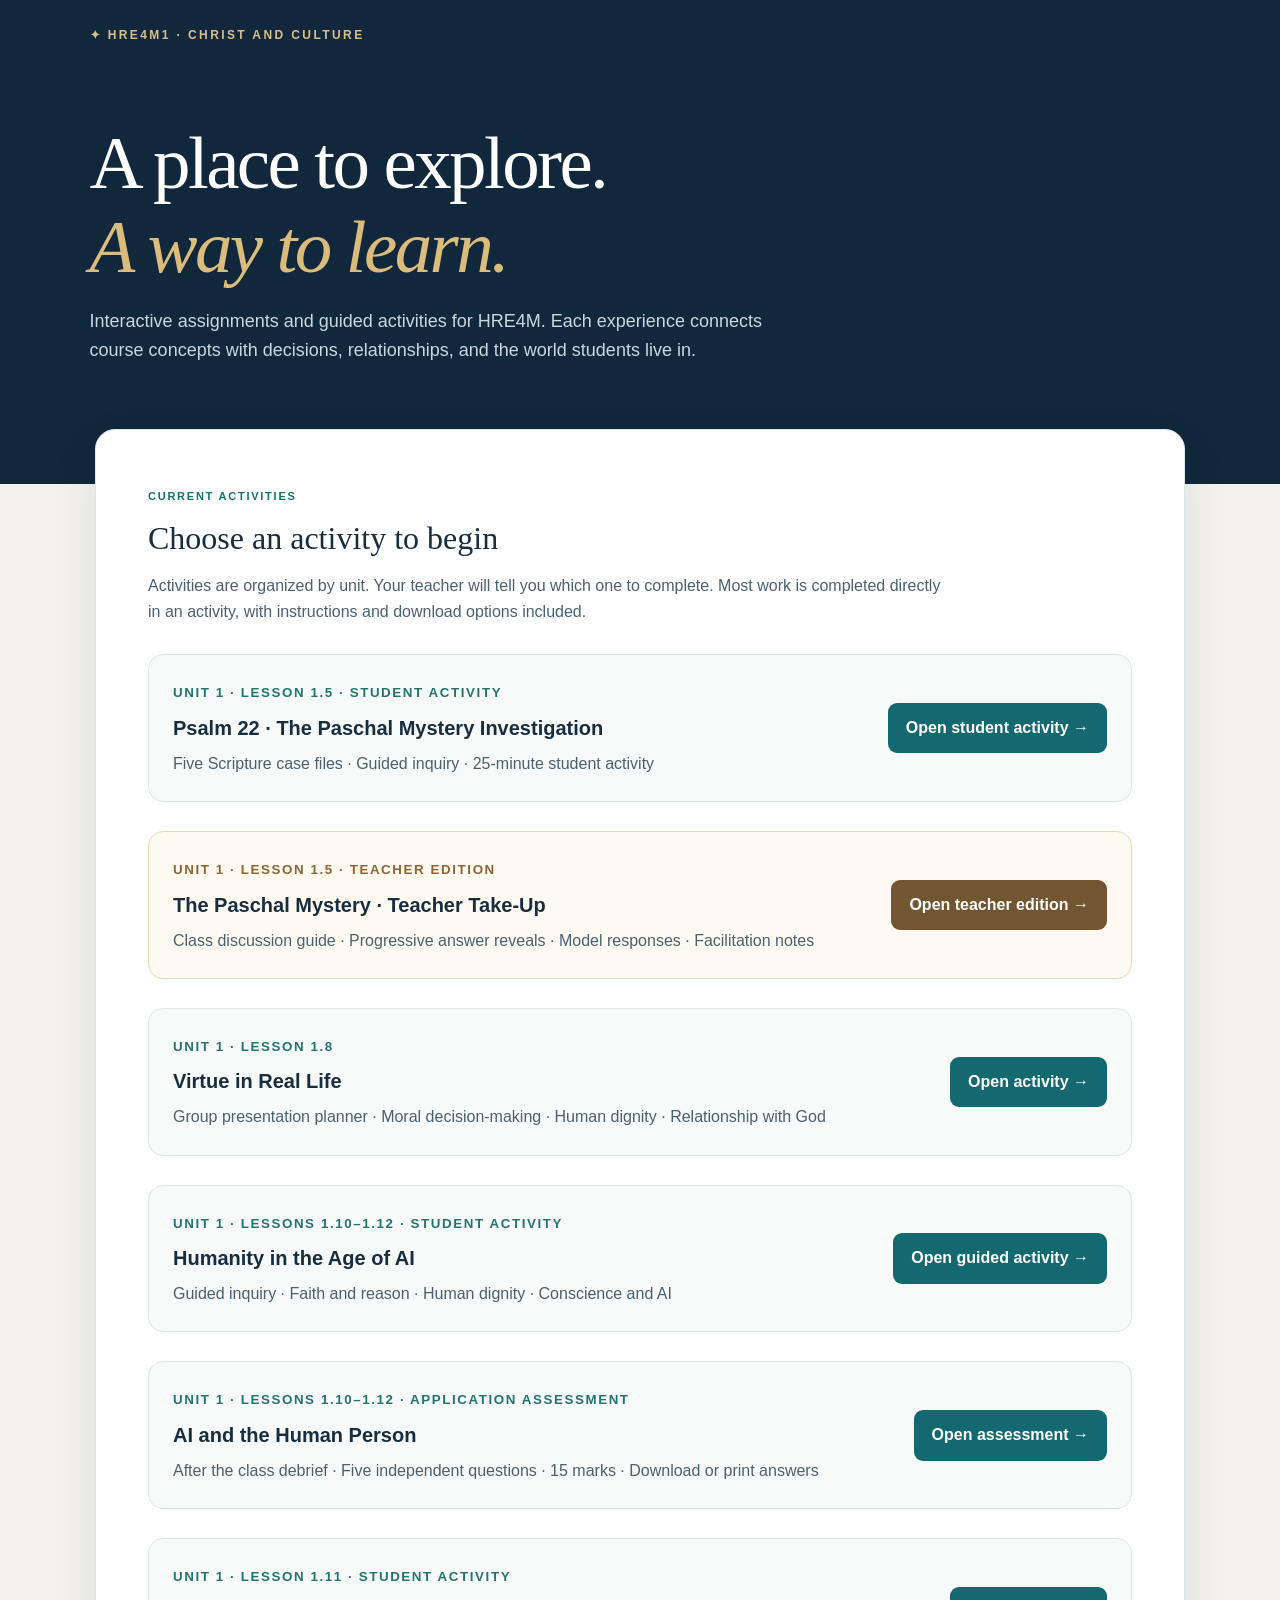
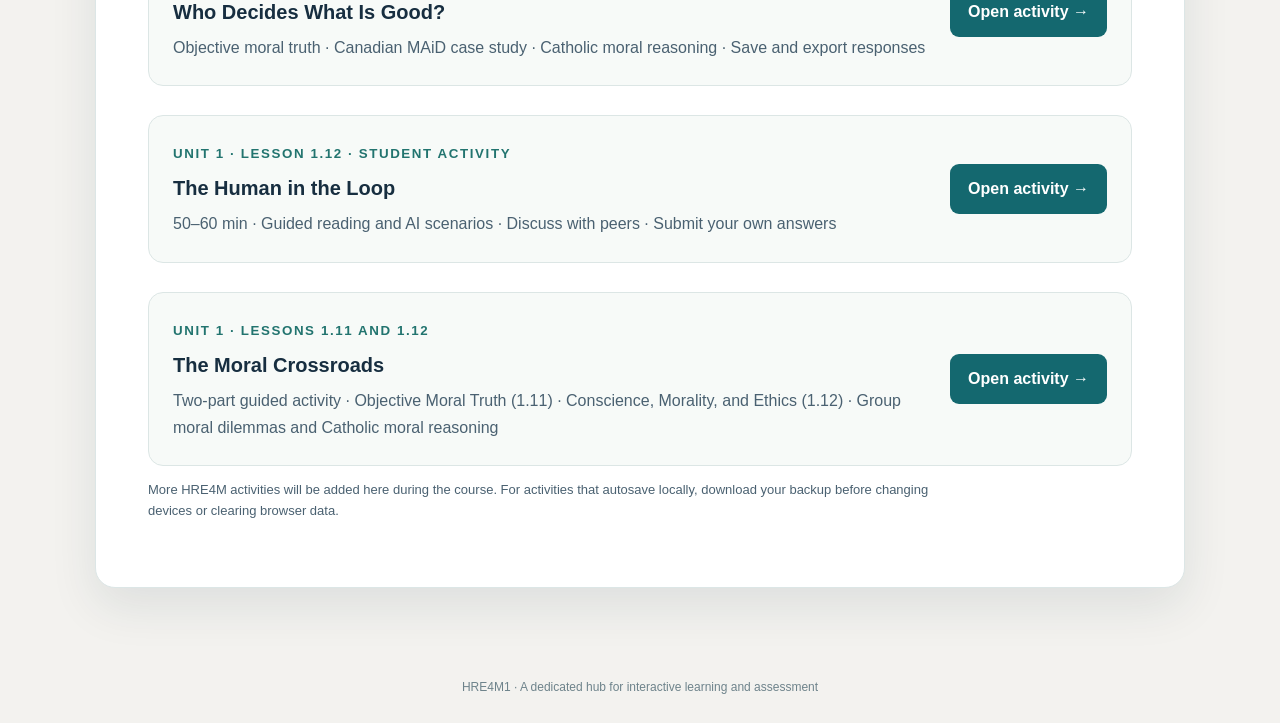
==== commit 9f6da871: "Clarify Unit 1.12 hub timing and individual submission" ====
--- a/index.html
+++ b/index.html
@@ -1 +1 @@
-<!doctype html><html lang="en-CA"><head><meta charset="utf-8"><meta name="viewport" content="width=device-width,initial-scale=1"><meta name="theme-color" content="#11273b"><title>HRE4M | Activity Hub</title><style>*{box-sizing:border-box}body{margin:0;background:#f3f2ef;color:#172e40;font:16px/1.65 Inter,Segoe UI,Arial,sans-serif}.hero{background:#11273b;color:white;padding:26px clamp(25px,7vw,110px) 100px}.brand{color:#dcbf82;font-size:12px;letter-spacing:.2em;font-weight:900}.hero h1{font:normal clamp(43px,6vw,75px)/1.12 Georgia,serif;letter-spacing:-.035em;max-width:850px;margin:75px 0 18px}.hero h1 em{color:#dbbc7c}.hero p{max-width:690px;color:#cad7e0;font-size:18px}.body{max-width:1130px;margin:-55px auto 65px;padding:0 20px}.card{background:white;border-radius:20px;box-shadow:0 18px 48px #172e4019;padding:clamp(27px,5vw,52px);border:1px solid #dce6e6}.eyebrow{font-weight:900;text-transform:uppercase;letter-spacing:.16em;font-size:11px;color:#137171}.card h2{font:normal 32px Georgia,serif;margin:11px 0}.card p{color:#4a6171;max-width:800px}.activity{border:1px solid #dce6e5;background:#f7faf8;padding:24px;display:flex;justify-content:space-between;align-items:center;border-radius:15px;gap:20px;margin-top:29px}.activity small{color:#22746f;font-weight:800;text-transform:uppercase;letter-spacing:.12em}.activity h3{font-size:20px;margin:6px 0}.activity p{margin:0}.activity a{white-space:nowrap;text-decoration:none;color:white;font-weight:800;background:#14686f;padding:12px 18px;border-radius:9px}.muted{color:#697b82;font-size:13px}.foot{text-align:center;padding:25px;color:#6e838b;font-size:12px}@media(max-width:680px){.hero{padding-bottom:75px}.hero h1{margin:45px 0 14px}.activity{display:block}.activity a{display:inline-block;margin-top:20px}}.activity.teacher{background:#fffaf1;border-color:#ead8b4}.activity.teacher small{color:#8b6436}.activity.teacher a{background:#725531}</style></head><body><header class="hero"><div class="brand">✦ HRE4M1 · CHRIST AND CULTURE</div><h1>A place to explore.<br><em>A way to learn.</em></h1><p>Interactive assignments and guided activities for HRE4M. Each experience connects course concepts with decisions, relationships, and the world students live in.</p></header><main class="body"><section class="card"><span class="eyebrow">CURRENT ACTIVITIES</span><h2>Choose an activity to begin</h2><p>Activities are organized by unit. Your teacher will tell you which one to complete. Most work is completed directly in an activity, with instructions and download options included.</p><article class="activity"><div><small>UNIT 1 · LESSON 1.5 · STUDENT ACTIVITY</small><h3>Psalm 22 · The Paschal Mystery Investigation</h3><p>Five Scripture case files · Guided inquiry · 25-minute student activity</p></div><a href="https://fslb10.github.io/Interactive-Lessons/paschal-mystery/">Open student activity →</a></article><article class="activity teacher"><div><small>UNIT 1 · LESSON 1.5 · TEACHER EDITION</small><h3>The Paschal Mystery · Teacher Take-Up</h3><p>Class discussion guide · Progressive answer reveals · Model responses · Facilitation notes</p></div><a href="unit-1/paschal-mystery-teacher/">Open teacher edition →</a></article><article class="activity"><div><small>UNIT 1 · LESSON 1.8</small><h3>Virtue in Real Life</h3><p>Group presentation planner · Moral decision-making · Human dignity · Relationship with God</p></div><a href="unit-1/virtue-presentations/">Open activity →</a></article><article class="activity"><div><small>UNIT 1 · LESSONS 1.10–1.12 · STUDENT ACTIVITY</small><h3>Humanity in the Age of AI</h3><p>Guided inquiry · Faith and reason · Human dignity · Conscience and AI</p></div><a href="unit-1/ai-and-humanity/">Open guided activity →</a></article><article class="activity"><div><small>UNIT 1 · LESSONS 1.10–1.12 · APPLICATION ASSESSMENT</small><h3>AI and the Human Person</h3><p>After the class debrief · Five independent questions · 15 marks · Download or print answers</p></div><a href="unit-1/ai-and-humanity/assessment.html">Open assessment →</a></article><article class="activity"><div><small>UNIT 1 · LESSON 1.11 · STUDENT ACTIVITY</small><h3>Who Decides What Is Good?</h3><p>Objective moral truth · Canadian MAiD case study · Catholic moral reasoning · Save and export responses</p></div><a href="unit-1/objective-moral-truth/">Open activity →</a></article><article class="activity"><div><small>UNIT 1 · LESSON 1.12 · STUDENT ACTIVITY</small><h3>The Human in the Loop</h3><p>AI, conscience, morality and ethics · Catholic moral discernment · Scenario lab · Save and export responses</p></div><a href="unit-1/ai-conscience-ethics-lab/">Open activity →</a></article><article class="activity"><div><small>UNIT 1 · LESSONS 1.11 AND 1.12</small><h3>The Moral Crossroads</h3><p>Two-part guided activity · Objective Moral Truth (1.11) · Conscience, Morality, and Ethics (1.12) · Group moral dilemmas and Catholic moral reasoning</p></div><a href="unit-1/moral-crossroads/">Open activity →</a></article><p class="muted">More HRE4M activities will be added here during the course. For activities that autosave locally, download your backup before changing devices or clearing browser data.</p></section></main><footer class="foot">HRE4M1 · A dedicated hub for interactive learning and assessment</footer></body></html>+<!doctype html><html lang="en-CA"><head><meta charset="utf-8"><meta name="viewport" content="width=device-width,initial-scale=1"><meta name="theme-color" content="#11273b"><title>HRE4M | Activity Hub</title><style>*{box-sizing:border-box}body{margin:0;background:#f3f2ef;color:#172e40;font:16px/1.65 Inter,Segoe UI,Arial,sans-serif}.hero{background:#11273b;color:white;padding:26px clamp(25px,7vw,110px) 100px}.brand{color:#dcbf82;font-size:12px;letter-spacing:.2em;font-weight:900}.hero h1{font:normal clamp(43px,6vw,75px)/1.12 Georgia,serif;letter-spacing:-.035em;max-width:850px;margin:75px 0 18px}.hero h1 em{color:#dbbc7c}.hero p{max-width:690px;color:#cad7e0;font-size:18px}.body{max-width:1130px;margin:-55px auto 65px;padding:0 20px}.card{background:white;border-radius:20px;box-shadow:0 18px 48px #172e4019;padding:clamp(27px,5vw,52px);border:1px solid #dce6e6}.eyebrow{font-weight:900;text-transform:uppercase;letter-spacing:.16em;font-size:11px;color:#137171}.card h2{font:normal 32px Georgia,serif;margin:11px 0}.card p{color:#4a6171;max-width:800px}.activity{border:1px solid #dce6e5;background:#f7faf8;padding:24px;display:flex;justify-content:space-between;align-items:center;border-radius:15px;gap:20px;margin-top:29px}.activity small{color:#22746f;font-weight:800;text-transform:uppercase;letter-spacing:.12em}.activity h3{font-size:20px;margin:6px 0}.activity p{margin:0}.activity a{white-space:nowrap;text-decoration:none;color:white;font-weight:800;background:#14686f;padding:12px 18px;border-radius:9px}.muted{color:#697b82;font-size:13px}.foot{text-align:center;padding:25px;color:#6e838b;font-size:12px}@media(max-width:680px){.hero{padding-bottom:75px}.hero h1{margin:45px 0 14px}.activity{display:block}.activity a{display:inline-block;margin-top:20px}}.activity.teacher{background:#fffaf1;border-color:#ead8b4}.activity.teacher small{color:#8b6436}.activity.teacher a{background:#725531}</style></head><body><header class="hero"><div class="brand">✦ HRE4M1 · CHRIST AND CULTURE</div><h1>A place to explore.<br><em>A way to learn.</em></h1><p>Interactive assignments and guided activities for HRE4M. Each experience connects course concepts with decisions, relationships, and the world students live in.</p></header><main class="body"><section class="card"><span class="eyebrow">CURRENT ACTIVITIES</span><h2>Choose an activity to begin</h2><p>Activities are organized by unit. Your teacher will tell you which one to complete. Most work is completed directly in an activity, with instructions and download options included.</p><article class="activity"><div><small>UNIT 1 · LESSON 1.5 · STUDENT ACTIVITY</small><h3>Psalm 22 · The Paschal Mystery Investigation</h3><p>Five Scripture case files · Guided inquiry · 25-minute student activity</p></div><a href="https://fslb10.github.io/Interactive-Lessons/paschal-mystery/">Open student activity →</a></article><article class="activity teacher"><div><small>UNIT 1 · LESSON 1.5 · TEACHER EDITION</small><h3>The Paschal Mystery · Teacher Take-Up</h3><p>Class discussion guide · Progressive answer reveals · Model responses · Facilitation notes</p></div><a href="unit-1/paschal-mystery-teacher/">Open teacher edition →</a></article><article class="activity"><div><small>UNIT 1 · LESSON 1.8</small><h3>Virtue in Real Life</h3><p>Group presentation planner · Moral decision-making · Human dignity · Relationship with God</p></div><a href="unit-1/virtue-presentations/">Open activity →</a></article><article class="activity"><div><small>UNIT 1 · LESSONS 1.10–1.12 · STUDENT ACTIVITY</small><h3>Humanity in the Age of AI</h3><p>Guided inquiry · Faith and reason · Human dignity · Conscience and AI</p></div><a href="unit-1/ai-and-humanity/">Open guided activity →</a></article><article class="activity"><div><small>UNIT 1 · LESSONS 1.10–1.12 · APPLICATION ASSESSMENT</small><h3>AI and the Human Person</h3><p>After the class debrief · Five independent questions · 15 marks · Download or print answers</p></div><a href="unit-1/ai-and-humanity/assessment.html">Open assessment →</a></article><article class="activity"><div><small>UNIT 1 · LESSON 1.11 · STUDENT ACTIVITY</small><h3>Who Decides What Is Good?</h3><p>Objective moral truth · Canadian MAiD case study · Catholic moral reasoning · Save and export responses</p></div><a href="unit-1/objective-moral-truth/">Open activity →</a></article><article class="activity"><div><small>UNIT 1 · LESSON 1.12 · STUDENT ACTIVITY</small><h3>The Human in the Loop</h3><p>50–60 min · Guided reading and AI scenarios · Discuss with peers · Submit your own answers</p></div><a href="unit-1/ai-conscience-ethics-lab/">Open activity →</a></article><article class="activity"><div><small>UNIT 1 · LESSONS 1.11 AND 1.12</small><h3>The Moral Crossroads</h3><p>Two-part guided activity · Objective Moral Truth (1.11) · Conscience, Morality, and Ethics (1.12) · Group moral dilemmas and Catholic moral reasoning</p></div><a href="unit-1/moral-crossroads/">Open activity →</a></article><p class="muted">More HRE4M activities will be added here during the course. For activities that autosave locally, download your backup before changing devices or clearing browser data.</p></section></main><footer class="foot">HRE4M1 · A dedicated hub for interactive learning and assessment</footer></body></html>
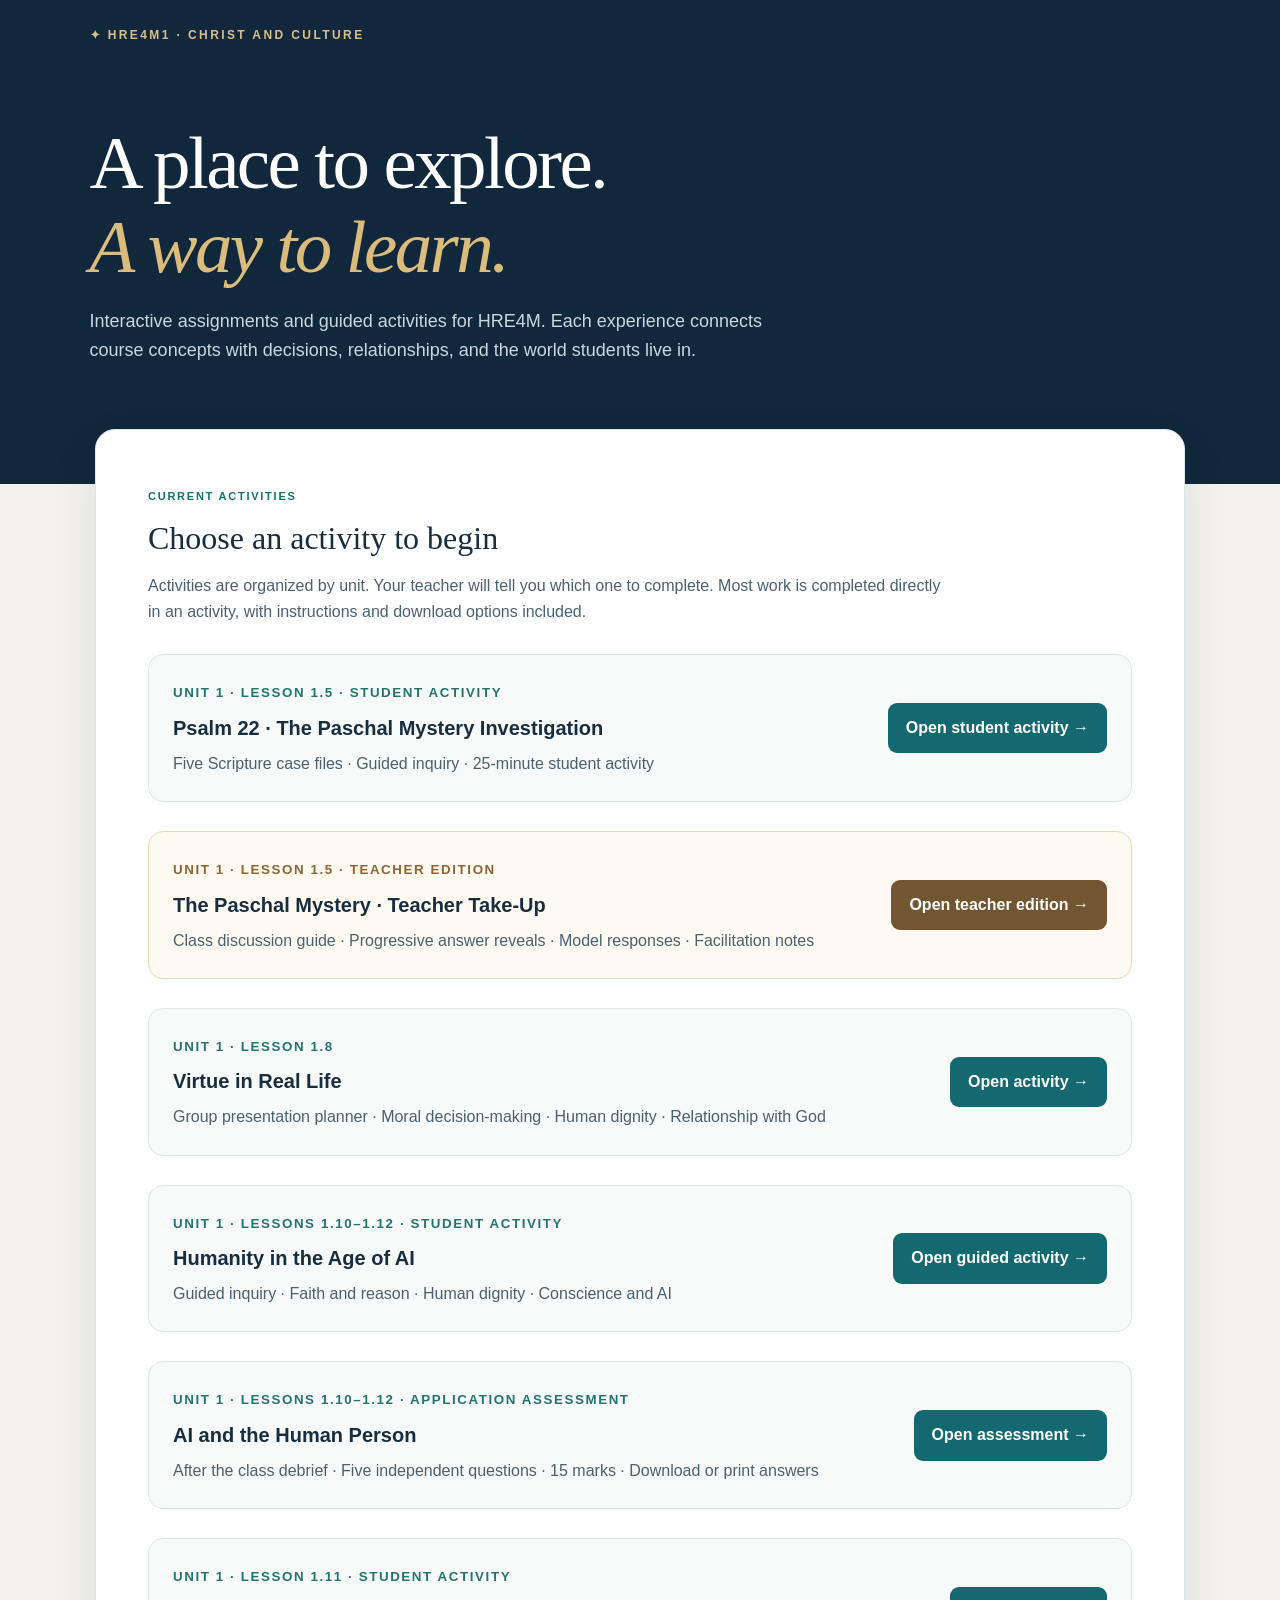
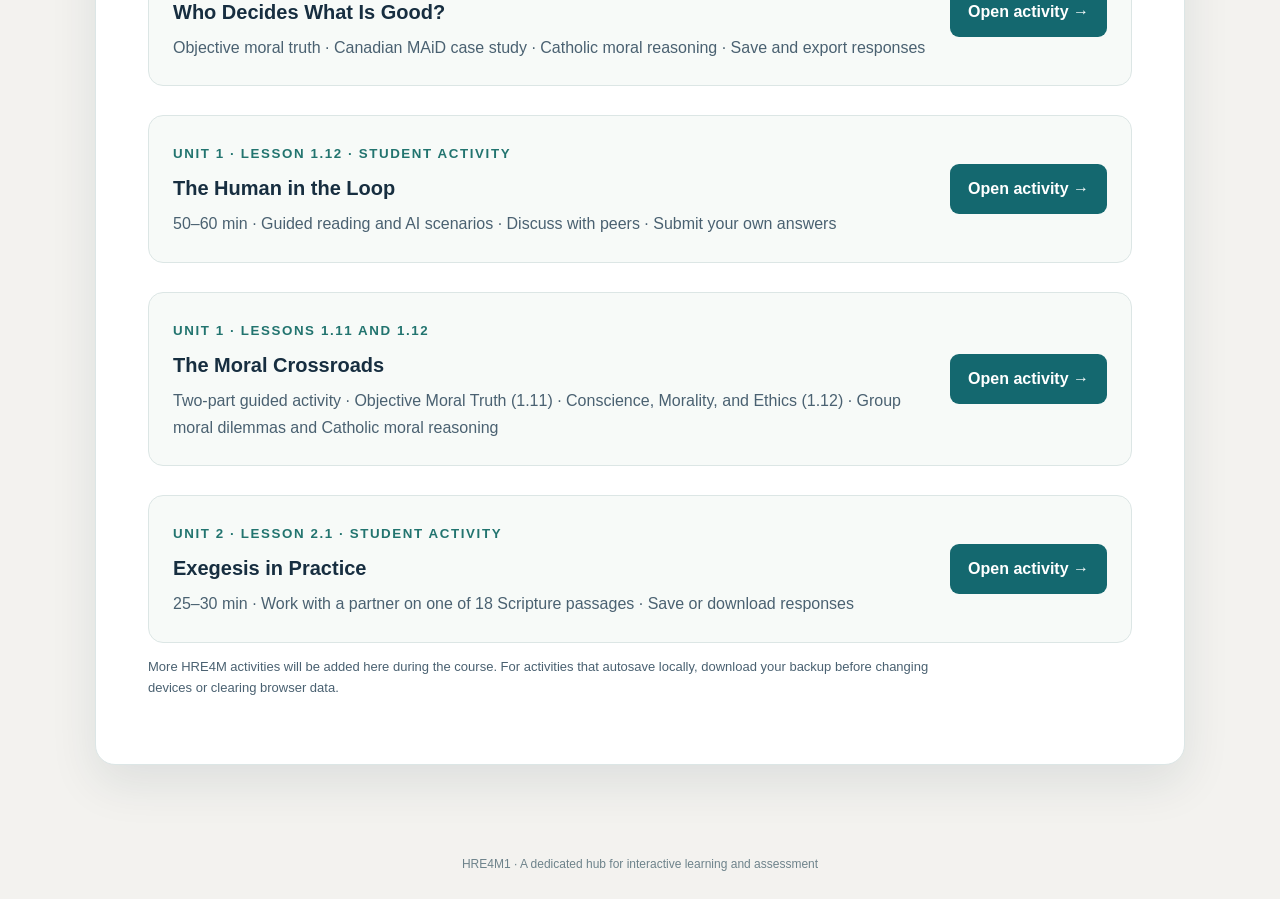
==== commit f6bfd271: "Link Unit 2.1 Exegesis in Practice from activity hub" ====
--- a/index.html
+++ b/index.html
@@ -1 +1 @@
-<!doctype html><html lang="en-CA"><head><meta charset="utf-8"><meta name="viewport" content="width=device-width,initial-scale=1"><meta name="theme-color" content="#11273b"><title>HRE4M | Activity Hub</title><style>*{box-sizing:border-box}body{margin:0;background:#f3f2ef;color:#172e40;font:16px/1.65 Inter,Segoe UI,Arial,sans-serif}.hero{background:#11273b;color:white;padding:26px clamp(25px,7vw,110px) 100px}.brand{color:#dcbf82;font-size:12px;letter-spacing:.2em;font-weight:900}.hero h1{font:normal clamp(43px,6vw,75px)/1.12 Georgia,serif;letter-spacing:-.035em;max-width:850px;margin:75px 0 18px}.hero h1 em{color:#dbbc7c}.hero p{max-width:690px;color:#cad7e0;font-size:18px}.body{max-width:1130px;margin:-55px auto 65px;padding:0 20px}.card{background:white;border-radius:20px;box-shadow:0 18px 48px #172e4019;padding:clamp(27px,5vw,52px);border:1px solid #dce6e6}.eyebrow{font-weight:900;text-transform:uppercase;letter-spacing:.16em;font-size:11px;color:#137171}.card h2{font:normal 32px Georgia,serif;margin:11px 0}.card p{color:#4a6171;max-width:800px}.activity{border:1px solid #dce6e5;background:#f7faf8;padding:24px;display:flex;justify-content:space-between;align-items:center;border-radius:15px;gap:20px;margin-top:29px}.activity small{color:#22746f;font-weight:800;text-transform:uppercase;letter-spacing:.12em}.activity h3{font-size:20px;margin:6px 0}.activity p{margin:0}.activity a{white-space:nowrap;text-decoration:none;color:white;font-weight:800;background:#14686f;padding:12px 18px;border-radius:9px}.muted{color:#697b82;font-size:13px}.foot{text-align:center;padding:25px;color:#6e838b;font-size:12px}@media(max-width:680px){.hero{padding-bottom:75px}.hero h1{margin:45px 0 14px}.activity{display:block}.activity a{display:inline-block;margin-top:20px}}.activity.teacher{background:#fffaf1;border-color:#ead8b4}.activity.teacher small{color:#8b6436}.activity.teacher a{background:#725531}</style></head><body><header class="hero"><div class="brand">✦ HRE4M1 · CHRIST AND CULTURE</div><h1>A place to explore.<br><em>A way to learn.</em></h1><p>Interactive assignments and guided activities for HRE4M. Each experience connects course concepts with decisions, relationships, and the world students live in.</p></header><main class="body"><section class="card"><span class="eyebrow">CURRENT ACTIVITIES</span><h2>Choose an activity to begin</h2><p>Activities are organized by unit. Your teacher will tell you which one to complete. Most work is completed directly in an activity, with instructions and download options included.</p><article class="activity"><div><small>UNIT 1 · LESSON 1.5 · STUDENT ACTIVITY</small><h3>Psalm 22 · The Paschal Mystery Investigation</h3><p>Five Scripture case files · Guided inquiry · 25-minute student activity</p></div><a href="https://fslb10.github.io/Interactive-Lessons/paschal-mystery/">Open student activity →</a></article><article class="activity teacher"><div><small>UNIT 1 · LESSON 1.5 · TEACHER EDITION</small><h3>The Paschal Mystery · Teacher Take-Up</h3><p>Class discussion guide · Progressive answer reveals · Model responses · Facilitation notes</p></div><a href="unit-1/paschal-mystery-teacher/">Open teacher edition →</a></article><article class="activity"><div><small>UNIT 1 · LESSON 1.8</small><h3>Virtue in Real Life</h3><p>Group presentation planner · Moral decision-making · Human dignity · Relationship with God</p></div><a href="unit-1/virtue-presentations/">Open activity →</a></article><article class="activity"><div><small>UNIT 1 · LESSONS 1.10–1.12 · STUDENT ACTIVITY</small><h3>Humanity in the Age of AI</h3><p>Guided inquiry · Faith and reason · Human dignity · Conscience and AI</p></div><a href="unit-1/ai-and-humanity/">Open guided activity →</a></article><article class="activity"><div><small>UNIT 1 · LESSONS 1.10–1.12 · APPLICATION ASSESSMENT</small><h3>AI and the Human Person</h3><p>After the class debrief · Five independent questions · 15 marks · Download or print answers</p></div><a href="unit-1/ai-and-humanity/assessment.html">Open assessment →</a></article><article class="activity"><div><small>UNIT 1 · LESSON 1.11 · STUDENT ACTIVITY</small><h3>Who Decides What Is Good?</h3><p>Objective moral truth · Canadian MAiD case study · Catholic moral reasoning · Save and export responses</p></div><a href="unit-1/objective-moral-truth/">Open activity →</a></article><article class="activity"><div><small>UNIT 1 · LESSON 1.12 · STUDENT ACTIVITY</small><h3>The Human in the Loop</h3><p>50–60 min · Guided reading and AI scenarios · Discuss with peers · Submit your own answers</p></div><a href="unit-1/ai-conscience-ethics-lab/">Open activity →</a></article><article class="activity"><div><small>UNIT 1 · LESSONS 1.11 AND 1.12</small><h3>The Moral Crossroads</h3><p>Two-part guided activity · Objective Moral Truth (1.11) · Conscience, Morality, and Ethics (1.12) · Group moral dilemmas and Catholic moral reasoning</p></div><a href="unit-1/moral-crossroads/">Open activity →</a></article><p class="muted">More HRE4M activities will be added here during the course. For activities that autosave locally, download your backup before changing devices or clearing browser data.</p></section></main><footer class="foot">HRE4M1 · A dedicated hub for interactive learning and assessment</footer></body></html>+<!doctype html><html lang="en-CA"><head><meta charset="utf-8"><meta name="viewport" content="width=device-width,initial-scale=1"><meta name="theme-color" content="#11273b"><title>HRE4M | Activity Hub</title><style>*{box-sizing:border-box}body{margin:0;background:#f3f2ef;color:#172e40;font:16px/1.65 Inter,Segoe UI,Arial,sans-serif}.hero{background:#11273b;color:white;padding:26px clamp(25px,7vw,110px) 100px}.brand{color:#dcbf82;font-size:12px;letter-spacing:.2em;font-weight:900}.hero h1{font:normal clamp(43px,6vw,75px)/1.12 Georgia,serif;letter-spacing:-.035em;max-width:850px;margin:75px 0 18px}.hero h1 em{color:#dbbc7c}.hero p{max-width:690px;color:#cad7e0;font-size:18px}.body{max-width:1130px;margin:-55px auto 65px;padding:0 20px}.card{background:white;border-radius:20px;box-shadow:0 18px 48px #172e4019;padding:clamp(27px,5vw,52px);border:1px solid #dce6e6}.eyebrow{font-weight:900;text-transform:uppercase;letter-spacing:.16em;font-size:11px;color:#137171}.card h2{font:normal 32px Georgia,serif;margin:11px 0}.card p{color:#4a6171;max-width:800px}.activity{border:1px solid #dce6e5;background:#f7faf8;padding:24px;display:flex;justify-content:space-between;align-items:center;border-radius:15px;gap:20px;margin-top:29px}.activity small{color:#22746f;font-weight:800;text-transform:uppercase;letter-spacing:.12em}.activity h3{font-size:20px;margin:6px 0}.activity p{margin:0}.activity a{white-space:nowrap;text-decoration:none;color:white;font-weight:800;background:#14686f;padding:12px 18px;border-radius:9px}.muted{color:#697b82;font-size:13px}.foot{text-align:center;padding:25px;color:#6e838b;font-size:12px}@media(max-width:680px){.hero{padding-bottom:75px}.hero h1{margin:45px 0 14px}.activity{display:block}.activity a{display:inline-block;margin-top:20px}}.activity.teacher{background:#fffaf1;border-color:#ead8b4}.activity.teacher small{color:#8b6436}.activity.teacher a{background:#725531}</style></head><body><header class="hero"><div class="brand">✦ HRE4M1 · CHRIST AND CULTURE</div><h1>A place to explore.<br><em>A way to learn.</em></h1><p>Interactive assignments and guided activities for HRE4M. Each experience connects course concepts with decisions, relationships, and the world students live in.</p></header><main class="body"><section class="card"><span class="eyebrow">CURRENT ACTIVITIES</span><h2>Choose an activity to begin</h2><p>Activities are organized by unit. Your teacher will tell you which one to complete. Most work is completed directly in an activity, with instructions and download options included.</p><article class="activity"><div><small>UNIT 1 · LESSON 1.5 · STUDENT ACTIVITY</small><h3>Psalm 22 · The Paschal Mystery Investigation</h3><p>Five Scripture case files · Guided inquiry · 25-minute student activity</p></div><a href="https://fslb10.github.io/Interactive-Lessons/paschal-mystery/">Open student activity →</a></article><article class="activity teacher"><div><small>UNIT 1 · LESSON 1.5 · TEACHER EDITION</small><h3>The Paschal Mystery · Teacher Take-Up</h3><p>Class discussion guide · Progressive answer reveals · Model responses · Facilitation notes</p></div><a href="unit-1/paschal-mystery-teacher/">Open teacher edition →</a></article><article class="activity"><div><small>UNIT 1 · LESSON 1.8</small><h3>Virtue in Real Life</h3><p>Group presentation planner · Moral decision-making · Human dignity · Relationship with God</p></div><a href="unit-1/virtue-presentations/">Open activity →</a></article><article class="activity"><div><small>UNIT 1 · LESSONS 1.10–1.12 · STUDENT ACTIVITY</small><h3>Humanity in the Age of AI</h3><p>Guided inquiry · Faith and reason · Human dignity · Conscience and AI</p></div><a href="unit-1/ai-and-humanity/">Open guided activity →</a></article><article class="activity"><div><small>UNIT 1 · LESSONS 1.10–1.12 · APPLICATION ASSESSMENT</small><h3>AI and the Human Person</h3><p>After the class debrief · Five independent questions · 15 marks · Download or print answers</p></div><a href="unit-1/ai-and-humanity/assessment.html">Open assessment →</a></article><article class="activity"><div><small>UNIT 1 · LESSON 1.11 · STUDENT ACTIVITY</small><h3>Who Decides What Is Good?</h3><p>Objective moral truth · Canadian MAiD case study · Catholic moral reasoning · Save and export responses</p></div><a href="unit-1/objective-moral-truth/">Open activity →</a></article><article class="activity"><div><small>UNIT 1 · LESSON 1.12 · STUDENT ACTIVITY</small><h3>The Human in the Loop</h3><p>50–60 min · Guided reading and AI scenarios · Discuss with peers · Submit your own answers</p></div><a href="unit-1/ai-conscience-ethics-lab/">Open activity →</a></article><article class="activity"><div><small>UNIT 1 · LESSONS 1.11 AND 1.12</small><h3>The Moral Crossroads</h3><p>Two-part guided activity · Objective Moral Truth (1.11) · Conscience, Morality, and Ethics (1.12) · Group moral dilemmas and Catholic moral reasoning</p></div><a href="unit-1/moral-crossroads/">Open activity →</a></article><article class="activity"><div><small>UNIT 2 · LESSON 2.1 · STUDENT ACTIVITY</small><h3>Exegesis in Practice</h3><p>25–30 min · Work with a partner on one of 18 Scripture passages · Save or download responses</p></div><a href="unit-2/exegesis-in-practice/">Open activity →</a></article><p class="muted">More HRE4M activities will be added here during the course. For activities that autosave locally, download your backup before changing devices or clearing browser data.</p></section></main><footer class="foot">HRE4M1 · A dedicated hub for interactive learning and assessment</footer></body></html>
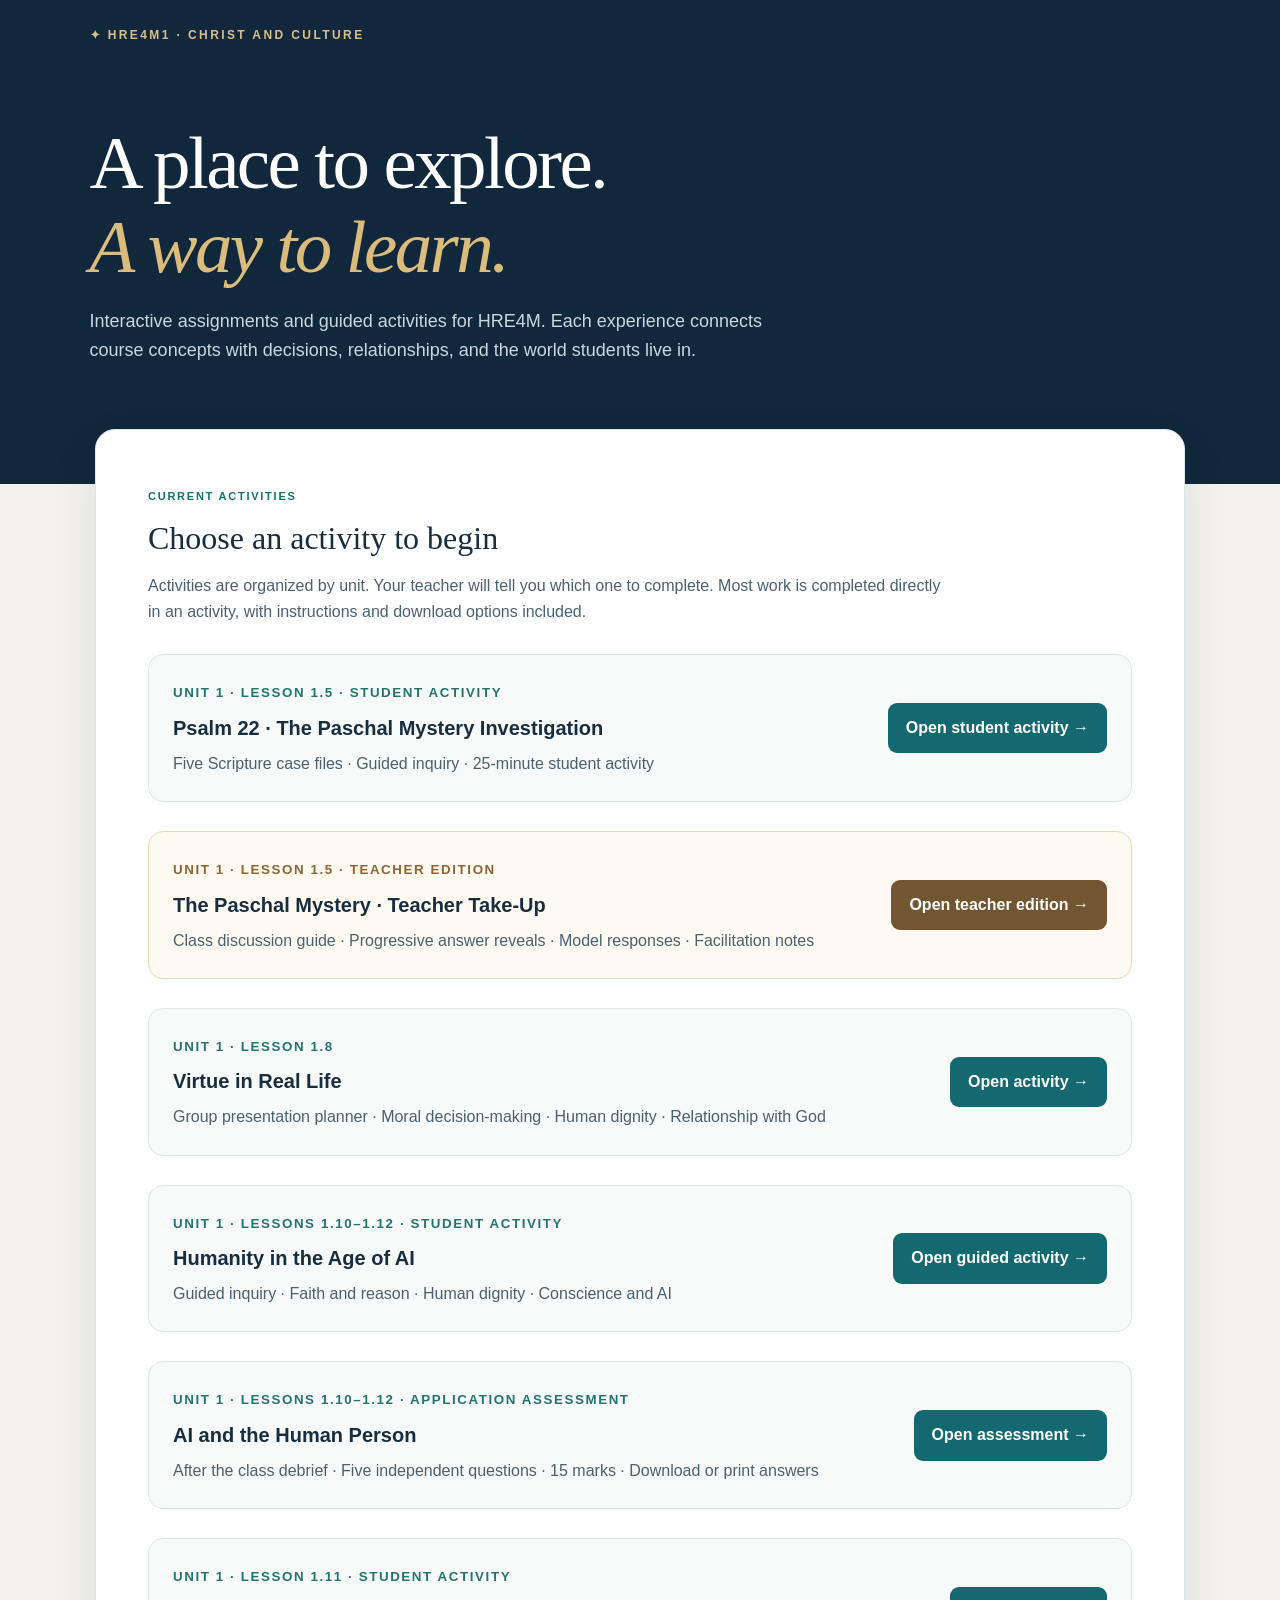
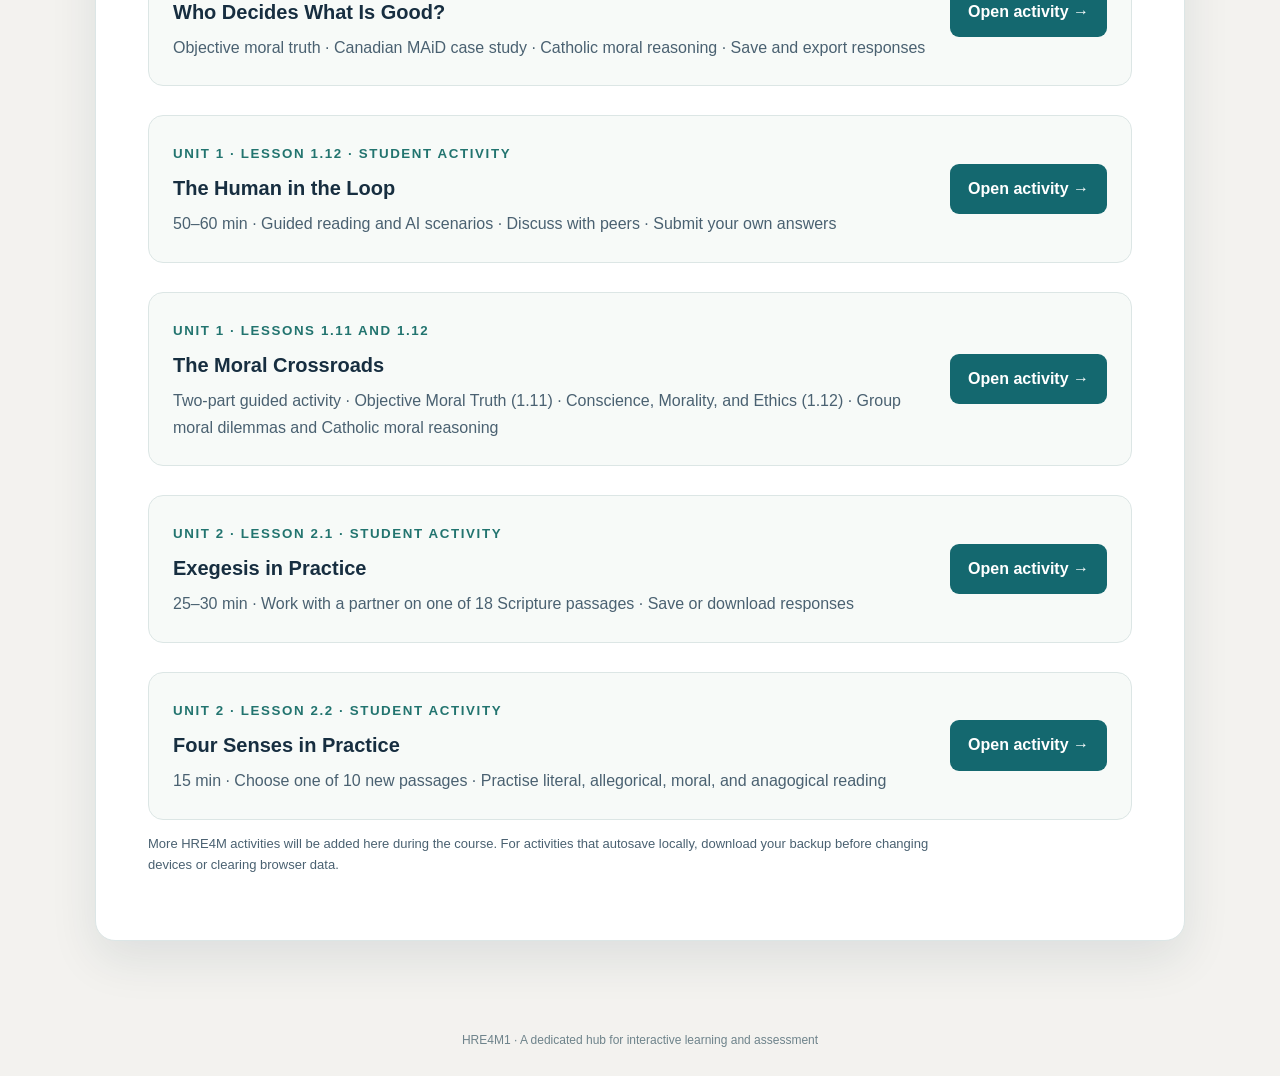
==== commit de8816c0: "Add Unit 2.2 four senses activity to hub" ====
--- a/index.html
+++ b/index.html
@@ -1 +1 @@
-<!doctype html><html lang="en-CA"><head><meta charset="utf-8"><meta name="viewport" content="width=device-width,initial-scale=1"><meta name="theme-color" content="#11273b"><title>HRE4M | Activity Hub</title><style>*{box-sizing:border-box}body{margin:0;background:#f3f2ef;color:#172e40;font:16px/1.65 Inter,Segoe UI,Arial,sans-serif}.hero{background:#11273b;color:white;padding:26px clamp(25px,7vw,110px) 100px}.brand{color:#dcbf82;font-size:12px;letter-spacing:.2em;font-weight:900}.hero h1{font:normal clamp(43px,6vw,75px)/1.12 Georgia,serif;letter-spacing:-.035em;max-width:850px;margin:75px 0 18px}.hero h1 em{color:#dbbc7c}.hero p{max-width:690px;color:#cad7e0;font-size:18px}.body{max-width:1130px;margin:-55px auto 65px;padding:0 20px}.card{background:white;border-radius:20px;box-shadow:0 18px 48px #172e4019;padding:clamp(27px,5vw,52px);border:1px solid #dce6e6}.eyebrow{font-weight:900;text-transform:uppercase;letter-spacing:.16em;font-size:11px;color:#137171}.card h2{font:normal 32px Georgia,serif;margin:11px 0}.card p{color:#4a6171;max-width:800px}.activity{border:1px solid #dce6e5;background:#f7faf8;padding:24px;display:flex;justify-content:space-between;align-items:center;border-radius:15px;gap:20px;margin-top:29px}.activity small{color:#22746f;font-weight:800;text-transform:uppercase;letter-spacing:.12em}.activity h3{font-size:20px;margin:6px 0}.activity p{margin:0}.activity a{white-space:nowrap;text-decoration:none;color:white;font-weight:800;background:#14686f;padding:12px 18px;border-radius:9px}.muted{color:#697b82;font-size:13px}.foot{text-align:center;padding:25px;color:#6e838b;font-size:12px}@media(max-width:680px){.hero{padding-bottom:75px}.hero h1{margin:45px 0 14px}.activity{display:block}.activity a{display:inline-block;margin-top:20px}}.activity.teacher{background:#fffaf1;border-color:#ead8b4}.activity.teacher small{color:#8b6436}.activity.teacher a{background:#725531}</style></head><body><header class="hero"><div class="brand">✦ HRE4M1 · CHRIST AND CULTURE</div><h1>A place to explore.<br><em>A way to learn.</em></h1><p>Interactive assignments and guided activities for HRE4M. Each experience connects course concepts with decisions, relationships, and the world students live in.</p></header><main class="body"><section class="card"><span class="eyebrow">CURRENT ACTIVITIES</span><h2>Choose an activity to begin</h2><p>Activities are organized by unit. Your teacher will tell you which one to complete. Most work is completed directly in an activity, with instructions and download options included.</p><article class="activity"><div><small>UNIT 1 · LESSON 1.5 · STUDENT ACTIVITY</small><h3>Psalm 22 · The Paschal Mystery Investigation</h3><p>Five Scripture case files · Guided inquiry · 25-minute student activity</p></div><a href="https://fslb10.github.io/Interactive-Lessons/paschal-mystery/">Open student activity →</a></article><article class="activity teacher"><div><small>UNIT 1 · LESSON 1.5 · TEACHER EDITION</small><h3>The Paschal Mystery · Teacher Take-Up</h3><p>Class discussion guide · Progressive answer reveals · Model responses · Facilitation notes</p></div><a href="unit-1/paschal-mystery-teacher/">Open teacher edition →</a></article><article class="activity"><div><small>UNIT 1 · LESSON 1.8</small><h3>Virtue in Real Life</h3><p>Group presentation planner · Moral decision-making · Human dignity · Relationship with God</p></div><a href="unit-1/virtue-presentations/">Open activity →</a></article><article class="activity"><div><small>UNIT 1 · LESSONS 1.10–1.12 · STUDENT ACTIVITY</small><h3>Humanity in the Age of AI</h3><p>Guided inquiry · Faith and reason · Human dignity · Conscience and AI</p></div><a href="unit-1/ai-and-humanity/">Open guided activity →</a></article><article class="activity"><div><small>UNIT 1 · LESSONS 1.10–1.12 · APPLICATION ASSESSMENT</small><h3>AI and the Human Person</h3><p>After the class debrief · Five independent questions · 15 marks · Download or print answers</p></div><a href="unit-1/ai-and-humanity/assessment.html">Open assessment →</a></article><article class="activity"><div><small>UNIT 1 · LESSON 1.11 · STUDENT ACTIVITY</small><h3>Who Decides What Is Good?</h3><p>Objective moral truth · Canadian MAiD case study · Catholic moral reasoning · Save and export responses</p></div><a href="unit-1/objective-moral-truth/">Open activity →</a></article><article class="activity"><div><small>UNIT 1 · LESSON 1.12 · STUDENT ACTIVITY</small><h3>The Human in the Loop</h3><p>50–60 min · Guided reading and AI scenarios · Discuss with peers · Submit your own answers</p></div><a href="unit-1/ai-conscience-ethics-lab/">Open activity →</a></article><article class="activity"><div><small>UNIT 1 · LESSONS 1.11 AND 1.12</small><h3>The Moral Crossroads</h3><p>Two-part guided activity · Objective Moral Truth (1.11) · Conscience, Morality, and Ethics (1.12) · Group moral dilemmas and Catholic moral reasoning</p></div><a href="unit-1/moral-crossroads/">Open activity →</a></article><article class="activity"><div><small>UNIT 2 · LESSON 2.1 · STUDENT ACTIVITY</small><h3>Exegesis in Practice</h3><p>25–30 min · Work with a partner on one of 18 Scripture passages · Save or download responses</p></div><a href="unit-2/exegesis-in-practice/">Open activity →</a></article><p class="muted">More HRE4M activities will be added here during the course. For activities that autosave locally, download your backup before changing devices or clearing browser data.</p></section></main><footer class="foot">HRE4M1 · A dedicated hub for interactive learning and assessment</footer></body></html>+<!doctype html><html lang="en-CA"><head><meta charset="utf-8"><meta name="viewport" content="width=device-width,initial-scale=1"><meta name="theme-color" content="#11273b"><title>HRE4M | Activity Hub</title><style>*{box-sizing:border-box}body{margin:0;background:#f3f2ef;color:#172e40;font:16px/1.65 Inter,Segoe UI,Arial,sans-serif}.hero{background:#11273b;color:white;padding:26px clamp(25px,7vw,110px) 100px}.brand{color:#dcbf82;font-size:12px;letter-spacing:.2em;font-weight:900}.hero h1{font:normal clamp(43px,6vw,75px)/1.12 Georgia,serif;letter-spacing:-.035em;max-width:850px;margin:75px 0 18px}.hero h1 em{color:#dbbc7c}.hero p{max-width:690px;color:#cad7e0;font-size:18px}.body{max-width:1130px;margin:-55px auto 65px;padding:0 20px}.card{background:white;border-radius:20px;box-shadow:0 18px 48px #172e4019;padding:clamp(27px,5vw,52px);border:1px solid #dce6e6}.eyebrow{font-weight:900;text-transform:uppercase;letter-spacing:.16em;font-size:11px;color:#137171}.card h2{font:normal 32px Georgia,serif;margin:11px 0}.card p{color:#4a6171;max-width:800px}.activity{border:1px solid #dce6e5;background:#f7faf8;padding:24px;display:flex;justify-content:space-between;align-items:center;border-radius:15px;gap:20px;margin-top:29px}.activity small{color:#22746f;font-weight:800;text-transform:uppercase;letter-spacing:.12em}.activity h3{font-size:20px;margin:6px 0}.activity p{margin:0}.activity a{white-space:nowrap;text-decoration:none;color:white;font-weight:800;background:#14686f;padding:12px 18px;border-radius:9px}.muted{color:#697b82;font-size:13px}.foot{text-align:center;padding:25px;color:#6e838b;font-size:12px}@media(max-width:680px){.hero{padding-bottom:75px}.hero h1{margin:45px 0 14px}.activity{display:block}.activity a{display:inline-block;margin-top:20px}}.activity.teacher{background:#fffaf1;border-color:#ead8b4}.activity.teacher small{color:#8b6436}.activity.teacher a{background:#725531}</style></head><body><header class="hero"><div class="brand">✦ HRE4M1 · CHRIST AND CULTURE</div><h1>A place to explore.<br><em>A way to learn.</em></h1><p>Interactive assignments and guided activities for HRE4M. Each experience connects course concepts with decisions, relationships, and the world students live in.</p></header><main class="body"><section class="card"><span class="eyebrow">CURRENT ACTIVITIES</span><h2>Choose an activity to begin</h2><p>Activities are organized by unit. Your teacher will tell you which one to complete. Most work is completed directly in an activity, with instructions and download options included.</p><article class="activity"><div><small>UNIT 1 · LESSON 1.5 · STUDENT ACTIVITY</small><h3>Psalm 22 · The Paschal Mystery Investigation</h3><p>Five Scripture case files · Guided inquiry · 25-minute student activity</p></div><a href="https://fslb10.github.io/Interactive-Lessons/paschal-mystery/">Open student activity →</a></article><article class="activity teacher"><div><small>UNIT 1 · LESSON 1.5 · TEACHER EDITION</small><h3>The Paschal Mystery · Teacher Take-Up</h3><p>Class discussion guide · Progressive answer reveals · Model responses · Facilitation notes</p></div><a href="unit-1/paschal-mystery-teacher/">Open teacher edition →</a></article><article class="activity"><div><small>UNIT 1 · LESSON 1.8</small><h3>Virtue in Real Life</h3><p>Group presentation planner · Moral decision-making · Human dignity · Relationship with God</p></div><a href="unit-1/virtue-presentations/">Open activity →</a></article><article class="activity"><div><small>UNIT 1 · LESSONS 1.10–1.12 · STUDENT ACTIVITY</small><h3>Humanity in the Age of AI</h3><p>Guided inquiry · Faith and reason · Human dignity · Conscience and AI</p></div><a href="unit-1/ai-and-humanity/">Open guided activity →</a></article><article class="activity"><div><small>UNIT 1 · LESSONS 1.10–1.12 · APPLICATION ASSESSMENT</small><h3>AI and the Human Person</h3><p>After the class debrief · Five independent questions · 15 marks · Download or print answers</p></div><a href="unit-1/ai-and-humanity/assessment.html">Open assessment →</a></article><article class="activity"><div><small>UNIT 1 · LESSON 1.11 · STUDENT ACTIVITY</small><h3>Who Decides What Is Good?</h3><p>Objective moral truth · Canadian MAiD case study · Catholic moral reasoning · Save and export responses</p></div><a href="unit-1/objective-moral-truth/">Open activity →</a></article><article class="activity"><div><small>UNIT 1 · LESSON 1.12 · STUDENT ACTIVITY</small><h3>The Human in the Loop</h3><p>50–60 min · Guided reading and AI scenarios · Discuss with peers · Submit your own answers</p></div><a href="unit-1/ai-conscience-ethics-lab/">Open activity →</a></article><article class="activity"><div><small>UNIT 1 · LESSONS 1.11 AND 1.12</small><h3>The Moral Crossroads</h3><p>Two-part guided activity · Objective Moral Truth (1.11) · Conscience, Morality, and Ethics (1.12) · Group moral dilemmas and Catholic moral reasoning</p></div><a href="unit-1/moral-crossroads/">Open activity →</a></article><article class="activity"><div><small>UNIT 2 · LESSON 2.1 · STUDENT ACTIVITY</small><h3>Exegesis in Practice</h3><p>25–30 min · Work with a partner on one of 18 Scripture passages · Save or download responses</p></div><a href="unit-2/exegesis-in-practice/">Open activity →</a></article><article class="activity"><div><small>UNIT 2 · LESSON 2.2 · STUDENT ACTIVITY</small><h3>Four Senses in Practice</h3><p>15 min · Choose one of 10 new passages · Practise literal, allegorical, moral, and anagogical reading</p></div><a href="unit-2/four-senses-in-practice/">Open activity →</a></article><p class="muted">More HRE4M activities will be added here during the course. For activities that autosave locally, download your backup before changing devices or clearing browser data.</p></section></main><footer class="foot">HRE4M1 · A dedicated hub for interactive learning and assessment</footer></body></html>
